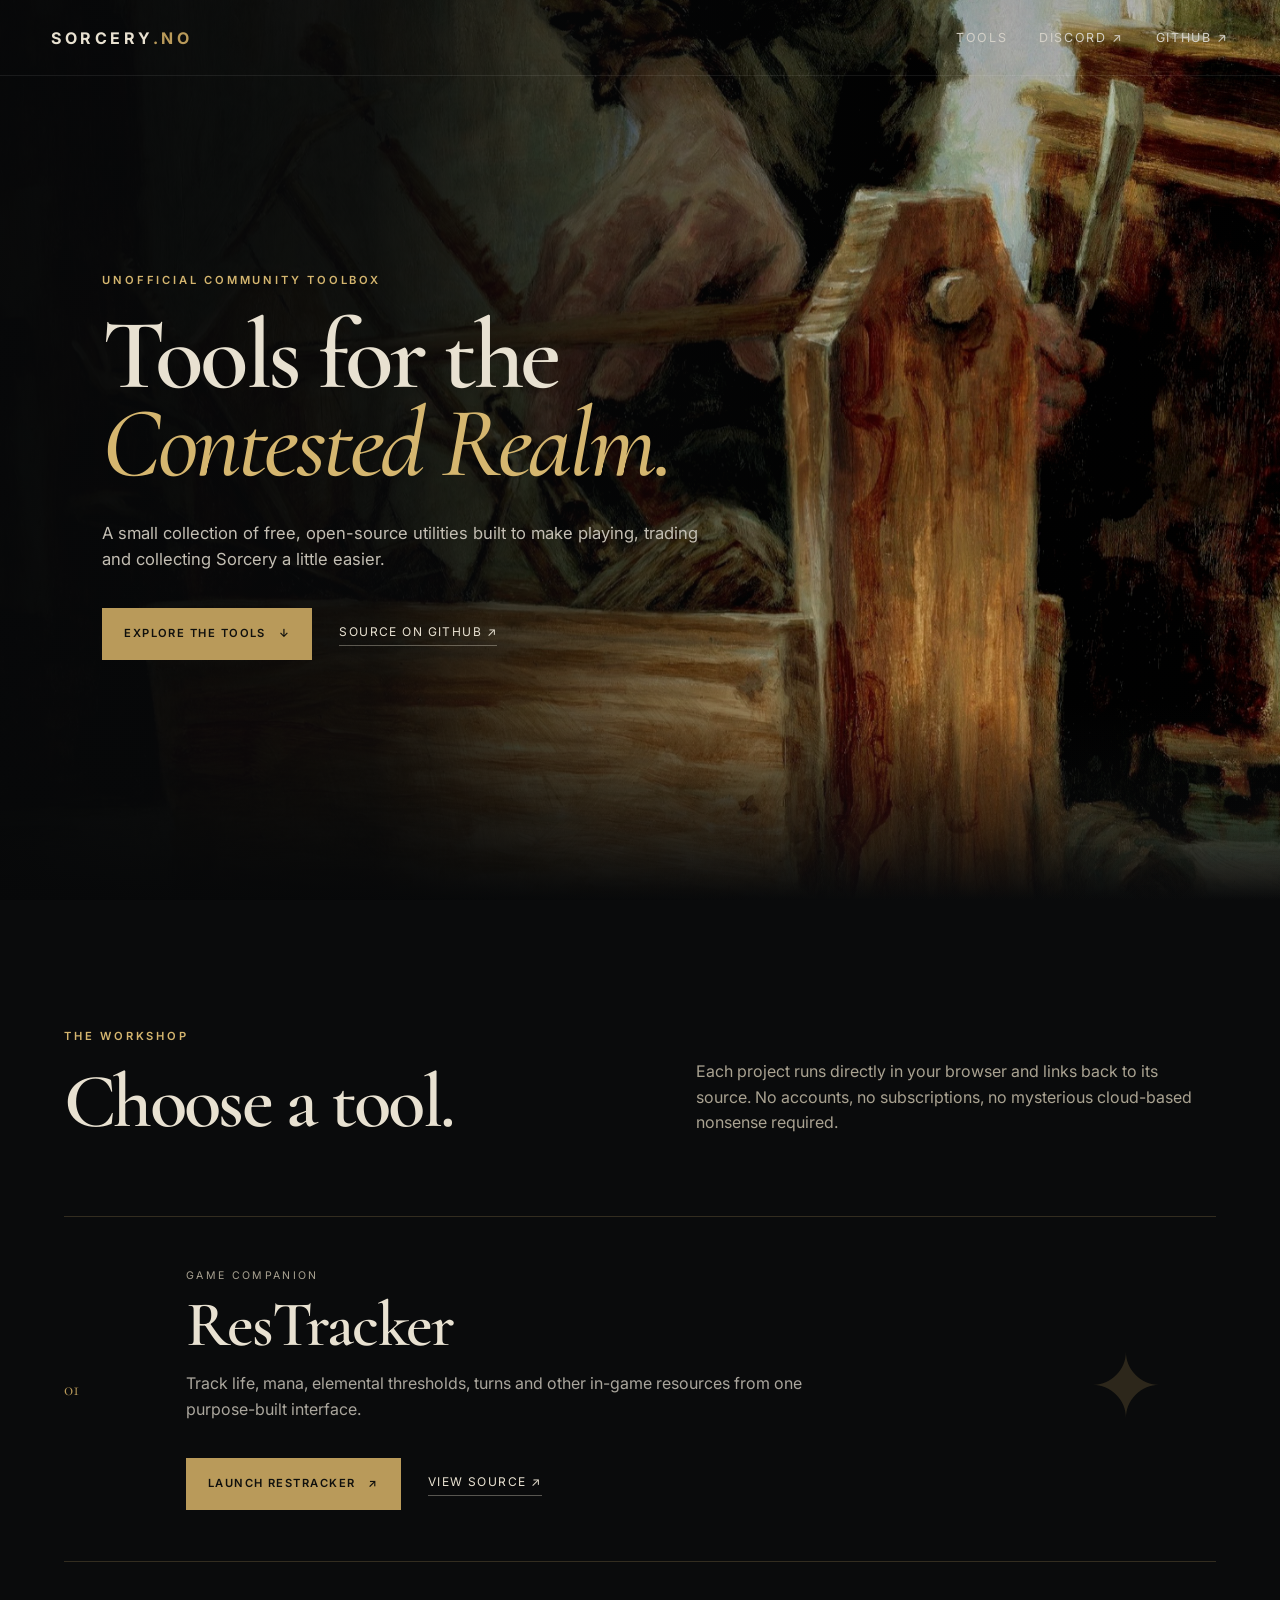
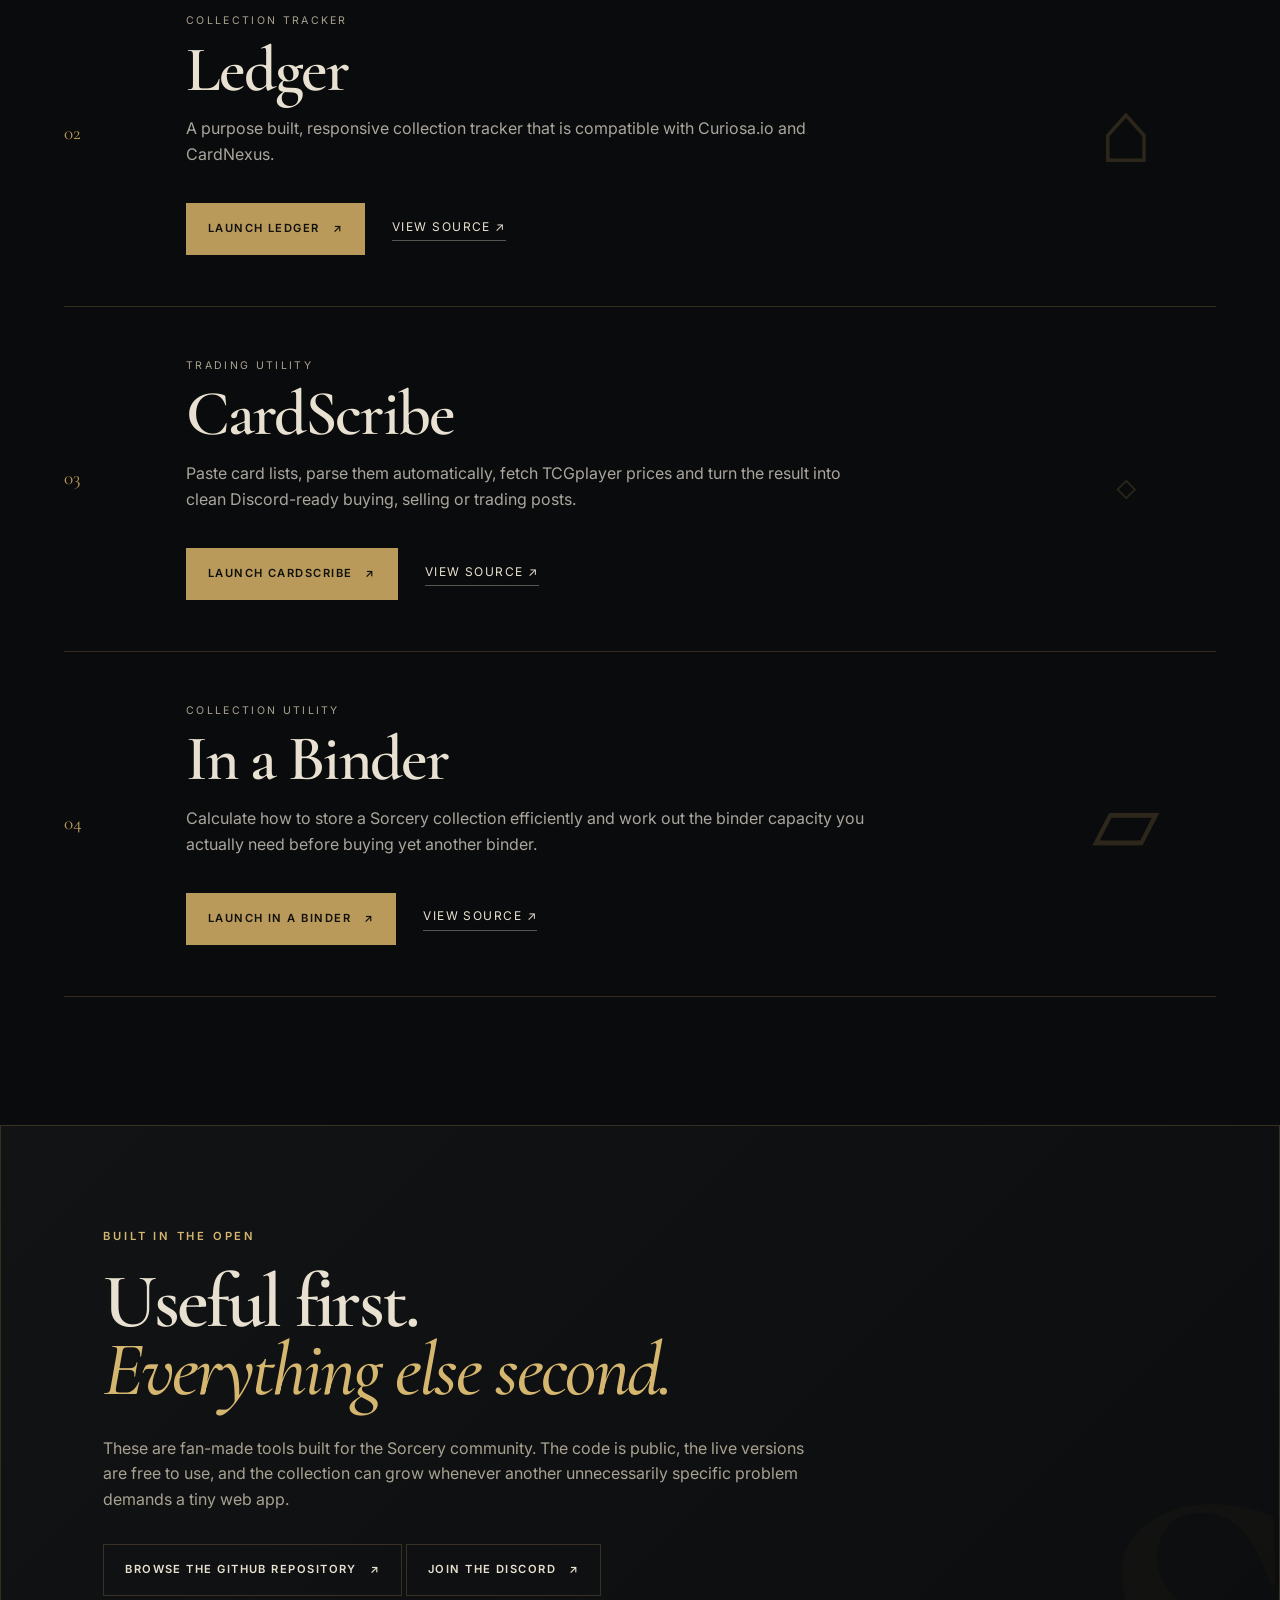
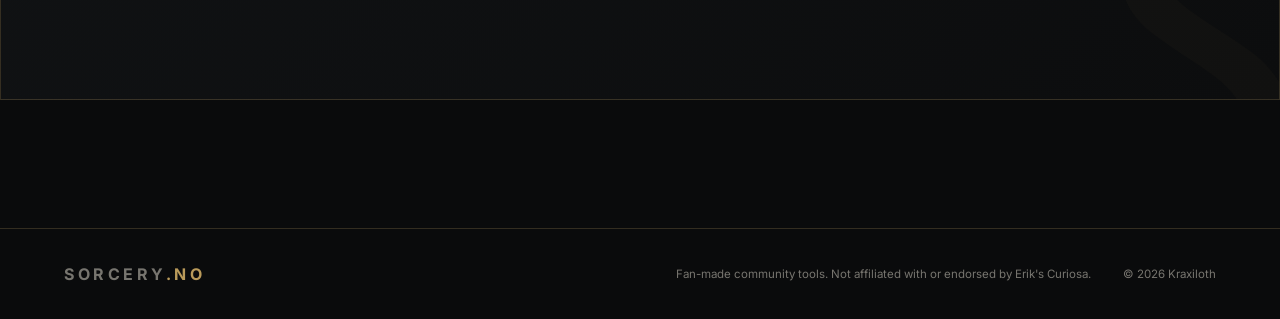
==== index.html @ 5ab98ee5 "Update index.html - Added secondary Discord link near "Built in the open"." ====
<!DOCTYPE html>
<html lang="en">
<head>
  <meta charset="UTF-8">
  <meta name="viewport" content="width=device-width, initial-scale=1.0">
  <meta name="description" content="Open-source tools and utilities for Sorcery: Contested Realm players and collectors.">
  <meta name="theme-color" content="#0b0c0d">
  <title>sorcery.no | Community Tools for Sorcery: Contested Realm</title>
  <link rel="preconnect" href="https://fonts.googleapis.com">
  <link rel="preconnect" href="https://fonts.gstatic.com" crossorigin>
  <link href="https://fonts.googleapis.com/css2?family=Cormorant+Garamond:wght@500;600;700&family=Inter:wght@400;500;600&display=swap" rel="stylesheet">
  <link rel="stylesheet" href="styles.css">
</head>
<body>
  <header class="site-header">
    <a class="brand" href="#top" aria-label="sorcery.no home">SORCERY<span>.NO</span></a>
    <nav aria-label="Main navigation">
      <a href="#tools">Tools</a>
      <a href="https://discord.gg/JXsKMAVe7p" target="_blank" rel="noopener noreferrer">Discord <span aria-hidden="true">↗</span></a>
      <a href="https://github.com/Kraxiloth/Sorcery" target="_blank" rel="noopener">GitHub <span aria-hidden="true">↗</span></a>
    </nav>
  </header>

  <main id="top">
    <section class="hero" aria-labelledby="hero-title">
      <div class="hero-art" aria-hidden="true"></div>
      <div class="hero-shade" aria-hidden="true"></div>
      <div class="hero-content">
        <p class="eyebrow">UNOFFICIAL COMMUNITY TOOLBOX</p>
        <h1 id="hero-title">Tools for the<br><em>Contested Realm.</em></h1>
        <p class="intro">A small collection of free, open-source utilities built to make playing, trading and collecting Sorcery a little easier.</p>
        <div class="hero-actions">
          <a class="button primary" href="#tools">Explore the tools <span aria-hidden="true">↓</span></a>
          <a class="text-link" href="https://github.com/Kraxiloth/Sorcery" target="_blank" rel="noopener">Source on GitHub <span aria-hidden="true">↗</span></a>
        </div>
      </div>
    </section>

    <section class="tools" id="tools" aria-labelledby="tools-title">
      <div class="section-heading reveal">
        <div>
          <p class="eyebrow">THE WORKSHOP</p>
          <h2 id="tools-title">Choose a tool.</h2>
        </div>
        <p>Each project runs directly in your browser and links back to its source. No accounts, no subscriptions, no mysterious cloud-based nonsense required.</p>
      </div>

      <div class="tool-list">
        <article class="tool reveal">
          <div class="tool-number">01</div>
          <div class="tool-main">
            <p class="tool-type">GAME COMPANION</p>
            <h3>ResTracker</h3>
            <p>Track life, mana, elemental thresholds, turns and other in-game resources from one purpose-built interface.</p>
            <div class="tool-actions">
              <a class="button primary" href="https://counter.sorcery.no/">Launch ResTracker <span aria-hidden="true">↗</span></a>
              <a class="text-link" href="https://github.com/Kraxiloth/ResTracker" target="_blank" rel="noopener">View source <span aria-hidden="true">↗</span></a>
            </div>
          </div>
          <div class="tool-glyph" aria-hidden="true">✦</div>
        </article>

        <article class="tool reveal">
          <div class="tool-number">02</div>
          <div class="tool-main">
            <p class="tool-type">COLLECTION TRACKER</p>
            <h3>Ledger</h3>
            <p>A purpose built, responsive collection tracker that is compatible with Curiosa.io and CardNexus.</p>
            <div class="tool-actions">
              <a class="button primary" href="https://ledger.sorcery.no/">Launch Ledger <span aria-hidden="true">↗</span></a>
              <a class="text-link" href="https://github.com/Kraxiloth/Ledger" target="_blank" rel="noopener">View source <span aria-hidden="true">↗</span></a>
            </div>
          </div>
          <div class="tool-glyph" aria-hidden="true">⌂</div>
        </article>

        <article class="tool reveal">
          <div class="tool-number">03</div>
          <div class="tool-main">
            <p class="tool-type">TRADING UTILITY</p>
            <h3>CardScribe</h3>
            <p>Paste card lists, parse them automatically, fetch TCGplayer prices and turn the result into clean Discord-ready buying, selling or trading posts.</p>
            <div class="tool-actions">
              <a class="button primary" href="https://cardscribe.sorcery.no">Launch CardScribe <span aria-hidden="true">↗</span></a>
              <a class="text-link" href="https://github.com/Kraxiloth/CardScribe" target="_blank" rel="noopener">View source <span aria-hidden="true">↗</span></a>
            </div>
          </div>
          <div class="tool-glyph" aria-hidden="true">◇</div>
        </article>

        <article class="tool reveal">
          <div class="tool-number">04</div>
          <div class="tool-main">
            <p class="tool-type">COLLECTION UTILITY</p>
            <h3>In a Binder</h3>
            <p>Calculate how to store a Sorcery collection efficiently and work out the binder capacity you actually need before buying yet another binder.</p>
            <div class="tool-actions">
              <a class="button primary" href="https://binder.sorcery.no">Launch In a Binder <span aria-hidden="true">↗</span></a>
              <a class="text-link" href="https://github.com/Kraxiloth/In-a-Binder" target="_blank" rel="noopener">View source <span aria-hidden="true">↗</span></a>
            </div>
          </div>
          <div class="tool-glyph" aria-hidden="true">▱</div>
        </article>
      </div>
    </section>

    <section class="open-source reveal">
      <p class="eyebrow">BUILT IN THE OPEN</p>
      <h2>Useful first.<br><em>Everything else second.</em></h2>
      <p>These are fan-made tools built for the Sorcery community. The code is public, the live versions are free to use, and the collection can grow whenever another unnecessarily specific problem demands a tiny web app.</p>
      <div class="open-source-actions">
        <a class="button outline" href="https://github.com/Kraxiloth/Sorcery" target="_blank" rel="noopener">Browse the GitHub repository <span aria-hidden="true">↗</span></a>
        <a class="button outline" href="https://discord.gg/JXsKMAVe7p" target="_blank" rel="noopener noreferrer">Join the Discord <span aria-hidden="true">↗</span></a>
      </div>
    </section>
  </main>

  <footer>
    <div class="footer-brand">SORCERY<span>.NO</span></div>
    <p>Fan-made community tools. Not affiliated with or endorsed by Erik's Curiosa.</p>
    <p>© <span id="year">2026</span> Kraxiloth</p>
  </footer>

  <script src="script.js"></script>
</body>
</html>
---- styles.css ----
:root {
  --ink:#0a0b0c; --ink-2:#101214; --paper:#e8e1d1; --muted:#a9a291;
  --gold:#b99a5a; --gold-bright:#d5b66f; --blue:#6aa4d8; --line:rgba(213,182,111,.2);
  --display:'Cormorant Garamond', Georgia, serif; --body:'Inter',system-ui,sans-serif;
}
*{box-sizing:border-box;margin:0;padding:0} html{scroll-behavior:smooth} body{background:var(--ink);color:var(--paper);font-family:var(--body);line-height:1.6;overflow-x:hidden} a{color:inherit}.site-header{height:76px;padding:0 clamp(1.25rem,4vw,4.5rem);display:flex;align-items:center;justify-content:space-between;position:absolute;z-index:20;width:100%;border-bottom:1px solid rgba(255,255,255,.08)}.brand,.footer-brand{font:700 1rem var(--body);letter-spacing:.22em;text-decoration:none}.brand span,.footer-brand span{color:var(--gold)}nav{display:flex;gap:2rem}nav a{font-size:.78rem;text-decoration:none;text-transform:uppercase;letter-spacing:.13em;color:#d4d0c7;transition:.2s}nav a:hover{color:#fff}.hero{min-height:100svh;position:relative;display:grid;grid-template-columns:minmax(0,1fr) minmax(360px,.72fr);align-items:center;overflow:hidden}.hero-art{position:absolute;inset:0;background-image:url('toolbox-full-art.jpg');background-position:68% 44%;background-size:cover;filter:saturate(.82) contrast(1.05);transform:scale(1.015)}.hero-shade{position:absolute;inset:0;background:linear-gradient(90deg,rgba(7,8,9,.98) 0%,rgba(7,8,9,.92) 29%,rgba(7,8,9,.58) 49%,rgba(7,8,9,.18) 72%,rgba(7,8,9,.08) 100%),linear-gradient(0deg,var(--ink) 0%,transparent 22%,rgba(0,0,0,.16) 100%)}.hero-content{position:relative;z-index:2;padding:9rem 4rem 7rem clamp(1.5rem,8vw,10rem);max-width:820px;grid-column:1 / -1}.eyebrow{color:var(--gold-bright);font-size:.7rem;font-weight:600;letter-spacing:.25em;margin-bottom:1.4rem}.hero h1,.section-heading h2,.open-source h2{font-family:var(--display);font-weight:600;line-height:.88;letter-spacing:-.035em}.hero h1{font-size:clamp(4rem,7.8vw,8.4rem)}em{font-weight:500;color:var(--gold-bright)}.intro{max-width:610px;color:#c3beb3;font-size:clamp(1rem,1.3vw,1.2rem);margin-top:2rem}.hero-actions,.tool-actions{display:flex;align-items:center;gap:1.7rem;flex-wrap:wrap;margin-top:2.2rem}.button{display:inline-flex;align-items:center;gap:.8rem;text-decoration:none;text-transform:uppercase;font-size:.7rem;font-weight:600;letter-spacing:.13em;padding:1rem 1.3rem;border:1px solid transparent;transition:.25s}.button.primary{background:var(--gold);color:#10100d}.button.primary:hover{background:var(--gold-bright);transform:translateY(-2px)}.text-link{font-size:.75rem;text-decoration:none;text-transform:uppercase;letter-spacing:.12em;border-bottom:1px solid rgba(232,225,209,.35);padding-bottom:.25rem}.text-link:hover{border-color:var(--gold-bright);color:var(--gold-bright)}.tools{max-width:1380px;margin:auto;padding:clamp(6rem,10vw,10rem) clamp(1.5rem,5vw,5rem)}.section-heading{display:grid;grid-template-columns:1fr minmax(300px,520px);gap:4rem;align-items:end;margin-bottom:5rem}.section-heading h2{font-size:clamp(3.5rem,6vw,6.5rem)}.section-heading>p{color:var(--muted);max-width:500px}.tool-list{border-top:1px solid var(--line)}.tool{min-height:330px;display:grid;grid-template-columns:90px 1fr 180px;gap:2rem;align-items:center;border-bottom:1px solid var(--line);padding:3.2rem 0;position:relative;transition:.3s}.tool:hover{background:linear-gradient(90deg,transparent,rgba(185,154,90,.035),transparent)}.tool-number{font-family:var(--display);font-size:1.2rem;color:var(--gold)}.tool-type{font-size:.66rem;letter-spacing:.22em;color:var(--muted);margin-bottom:.6rem}.tool h3{font:600 clamp(3rem,5vw,5.5rem)/.95 var(--display);letter-spacing:-.03em;margin-bottom:1rem}.tool-main>p:not(.tool-type){color:#aaa69d;max-width:680px}.tool-glyph{font:400 5.5rem var(--display);color:rgba(185,154,90,.2);justify-self:center;transition:.35s}.tool:hover .tool-glyph{color:rgba(213,182,111,.5);transform:scale(1.08) rotate(4deg)}.open-source{max-width:1380px;margin:0 auto 8rem;padding:clamp(5rem,8vw,8rem);border:1px solid var(--line);background:linear-gradient(135deg,#111315,#0c0d0e);position:relative;overflow:hidden}.open-source:after{content:'S';position:absolute;right:-2rem;bottom:-8rem;font:600 28rem/.8 var(--display);color:rgba(185,154,90,.025);pointer-events:none}.open-source h2{font-size:clamp(3.4rem,6vw,6.7rem);max-width:900px}.open-source>p:not(.eyebrow){color:var(--muted);max-width:720px;margin:2rem 0}.button.outline{border-color:var(--line);position:relative;z-index:2}.button.outline:hover{border-color:var(--gold);color:var(--gold-bright)}footer{border-top:1px solid var(--line);padding:2.2rem clamp(1.5rem,5vw,5rem);display:grid;grid-template-columns:1fr auto auto;gap:2rem;align-items:center;color:#77756f;font-size:.72rem}.reveal{opacity:0;transform:translateY(22px);transition:opacity .7s ease,transform .7s ease}.reveal.visible{opacity:1;transform:none}
@media(max-width:850px){.hero{grid-template-columns:1fr;min-height:820px}.hero-art{background-position:64% center}.hero-content{padding:9rem 1.5rem 8rem}.hero-shade{background:linear-gradient(90deg,rgba(7,8,9,.94),rgba(7,8,9,.72) 62%,rgba(7,8,9,.32)),linear-gradient(0deg,var(--ink) 0%,transparent 28%,rgba(0,0,0,.2) 100%)}.section-heading{grid-template-columns:1fr;gap:1.5rem}.tool{grid-template-columns:45px 1fr}.tool-glyph{display:none}.open-source{margin-inline:1.5rem;padding:4rem 1.5rem}footer{grid-template-columns:1fr;text-align:center;justify-items:center}nav{gap:1rem}}
@media(max-width:520px){.site-header{height:66px}.brand{font-size:.85rem}nav a{font-size:.65rem}.hero h1{font-size:3.6rem}.hero-content{padding-top:8rem}.tool{grid-template-columns:1fr;gap:.7rem}.tool-number{font-size:.85rem}.tool h3{font-size:3.2rem}.tool-actions{align-items:flex-start;flex-direction:column;gap:1.2rem}.section-heading h2,.open-source h2{font-size:3.3rem}}
@media(prefers-reduced-motion:reduce){html{scroll-behavior:auto}.reveal{opacity:1;transform:none;transition:none}.button,.tool-glyph{transition:none}}
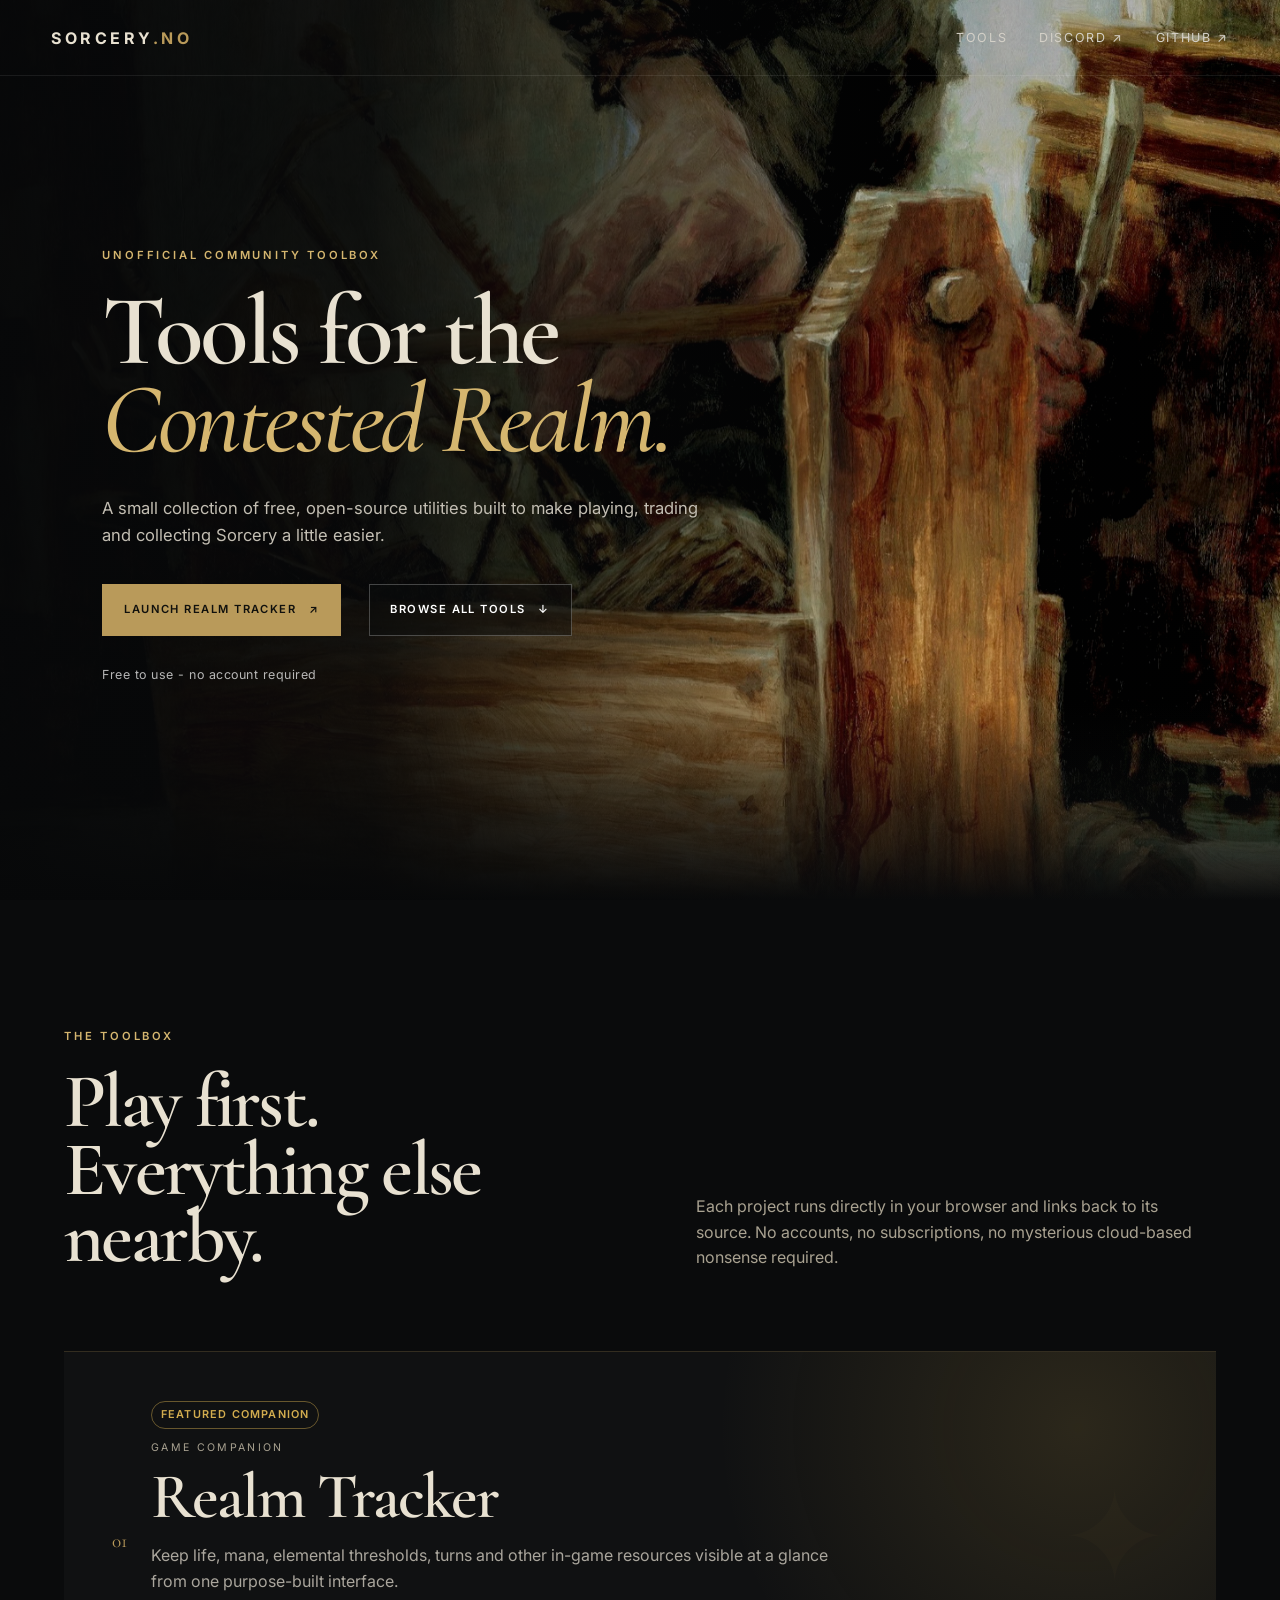
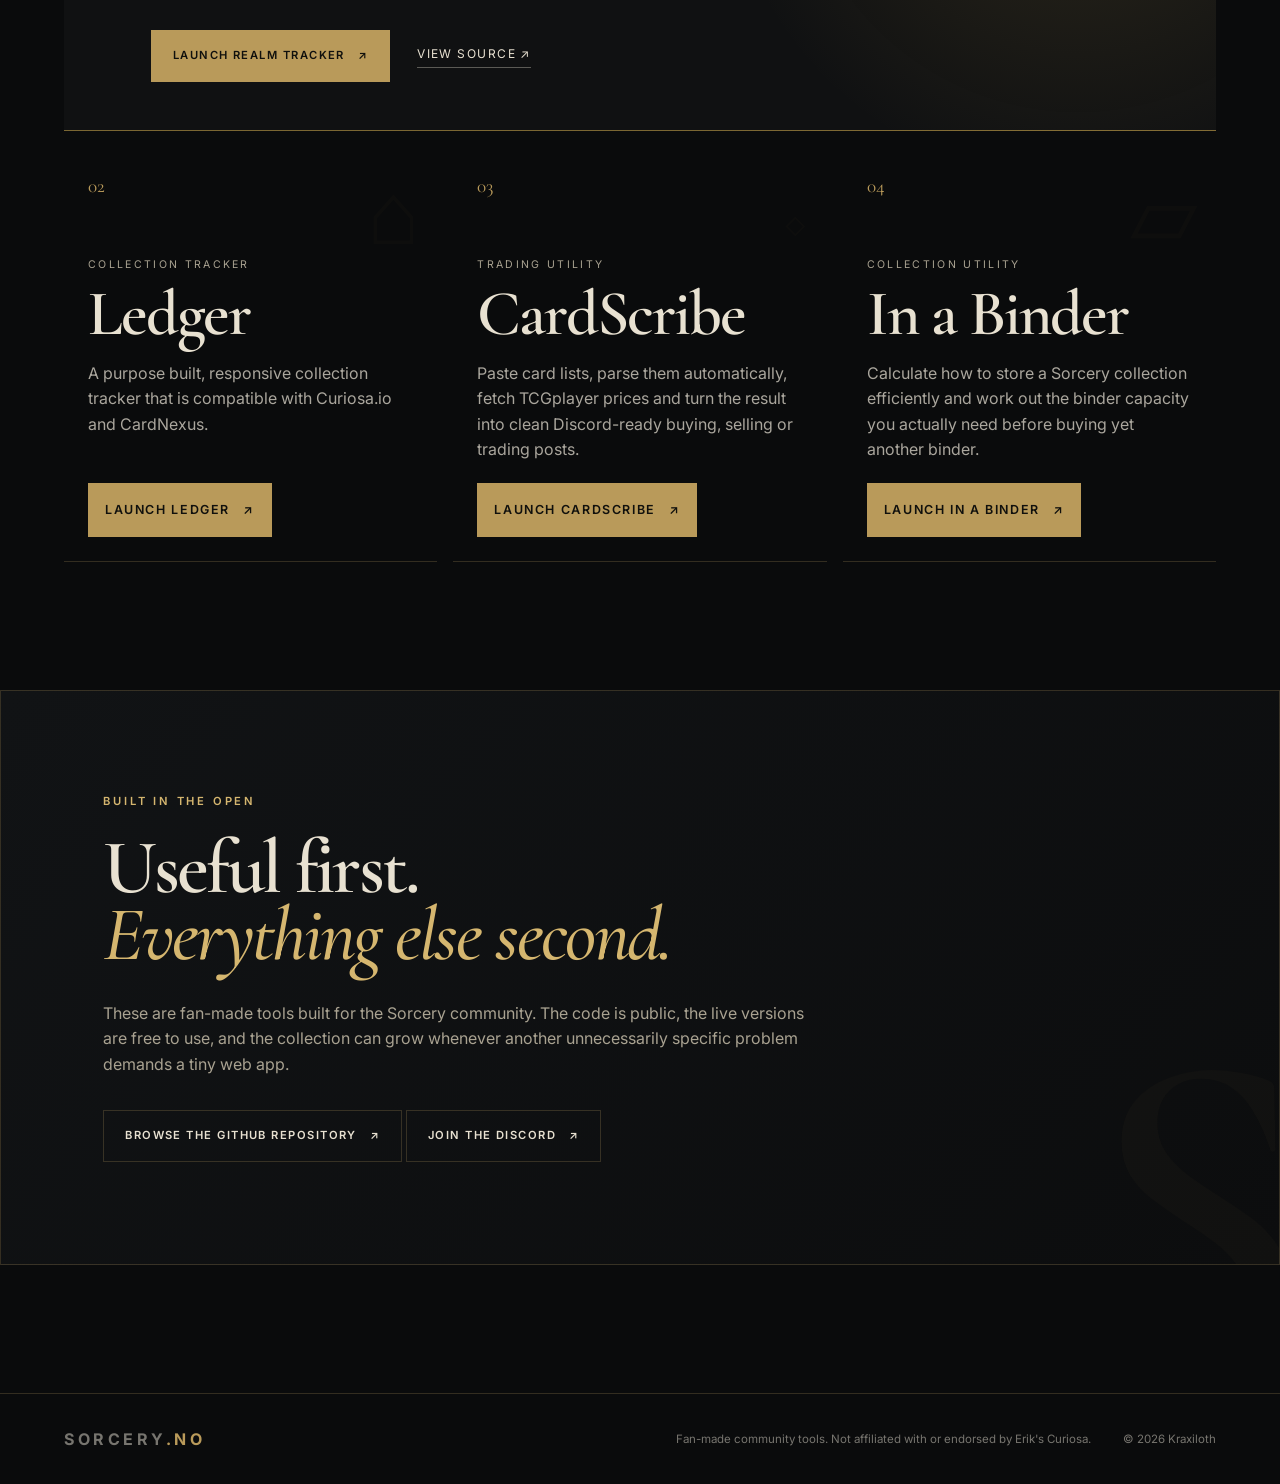
==== commit b1d6d28d: "Update index.html - Renamed ResTracker to Realm Tracker - Direct Launch Realm Tracker button - Con" ====
--- a/index.html
+++ b/index.html
@@ -10,6 +10,136 @@
   <link rel="preconnect" href="https://fonts.gstatic.com" crossorigin>
   <link href="https://fonts.googleapis.com/css2?family=Cormorant+Garamond:wght@500;600;700&family=Inter:wght@400;500;600&display=swap" rel="stylesheet">
   <link rel="stylesheet" href="styles.css">
+  <style>
+    /* Homepage hierarchy: Realm Tracker first, supporting tools second. */
+    .hero-actions { flex-wrap: wrap; }
+    .hero-actions .button.primary { min-width: 13.5rem; }
+    .hero-actions .button.secondary-action {
+      background: rgba(11, 12, 13, .52);
+      border: 1px solid rgba(255, 255, 255, .24);
+      color: #fff;
+    }
+    .hero-actions .button.secondary-action:hover,
+    .hero-actions .button.secondary-action:focus-visible {
+      border-color: rgba(255, 255, 255, .55);
+      background: rgba(11, 12, 13, .72);
+    }
+    .hero-note {
+      width: 100%;
+      margin: .1rem 0 0;
+      color: rgba(255, 255, 255, .7);
+      font-size: .78rem;
+      letter-spacing: .04em;
+    }
+
+    .tools { scroll-margin-top: 5rem; }
+    .tools .section-heading { align-items: end; }
+    .tool-list {
+      display: grid;
+      grid-template-columns: repeat(3, minmax(0, 1fr));
+      gap: 1rem;
+    }
+    .tool-list .tool {
+      position: relative;
+      display: flex;
+      min-width: 0;
+      padding: 1.5rem;
+      overflow: hidden;
+    }
+    .tool-list .tool:not(.tool-featured) {
+      flex-direction: column;
+      align-items: flex-start;
+      min-height: 19rem;
+    }
+    .tool-featured {
+      grid-column: 1 / -1;
+      align-items: center;
+      gap: 1.5rem;
+      padding: clamp(1.5rem, 4vw, 3rem) !important;
+      border-color: rgba(211, 173, 79, .55);
+      background:
+        radial-gradient(circle at 88% 20%, rgba(211, 173, 79, .14), transparent 34%),
+        rgba(255, 255, 255, .025);
+    }
+    .tool-featured .tool-main { max-width: 46rem; }
+    .tool-featured .tool-glyph {
+      margin-left: auto;
+      font-size: clamp(4rem, 10vw, 8rem);
+      opacity: .14;
+    }
+    .tool-badge {
+      display: inline-flex;
+      margin: 0 0 .7rem;
+      padding: .28rem .55rem;
+      border: 1px solid rgba(211, 173, 79, .45);
+      border-radius: 999px;
+      color: #d3ad4f;
+      font-size: .68rem;
+      font-weight: 600;
+      letter-spacing: .11em;
+    }
+    .tool-list .tool:not(.tool-featured) .tool-number { margin-bottom: 1.5rem; }
+    .tool-list .tool:not(.tool-featured) .tool-main {
+      display: flex;
+      flex: 1;
+      flex-direction: column;
+    }
+    .tool-list .tool:not(.tool-featured) .tool-main > p:not(.tool-type) { flex: 1; }
+    .tool-list .tool:not(.tool-featured) .tool-actions { margin-top: 1.25rem; }
+    .tool-list .tool:not(.tool-featured) .button {
+      padding-inline: 1rem;
+      font-size: .78rem;
+    }
+    .tool-list .tool:not(.tool-featured) .tool-glyph {
+      position: absolute;
+      top: 1rem;
+      right: 1.1rem;
+      opacity: .12;
+    }
+
+    @media (max-width: 820px) {
+      .tool-list { grid-template-columns: 1fr; }
+      .tool-list .tool:not(.tool-featured) {
+        min-height: auto;
+        padding: 1.25rem;
+      }
+      .tool-featured { align-items: flex-start; }
+      .tool-featured .tool-glyph { display: none; }
+      .tool-list .tool:not(.tool-featured) .tool-main > p:not(.tool-type) { flex: initial; }
+    }
+
+    @media (max-width: 600px) {
+      .site-header nav a:first-child { display: none; }
+      .hero-content { padding-bottom: 2rem; }
+      .hero-actions {
+        display: grid;
+        grid-template-columns: 1fr;
+        width: 100%;
+      }
+      .hero-actions .button,
+      .hero-actions .text-link {
+        width: 100%;
+        justify-content: center;
+        text-align: center;
+      }
+      .hero-note { text-align: center; }
+      .tools { padding-top: 4rem; }
+      .tools .section-heading { display: block; }
+      .tool-featured,
+      .tool-list .tool:not(.tool-featured) { padding: 1.25rem !important; }
+      .tool-actions {
+        display: grid;
+        grid-template-columns: 1fr;
+        width: 100%;
+      }
+      .tool-actions .button,
+      .tool-actions .text-link {
+        width: 100%;
+        justify-content: center;
+        text-align: center;
+      }
+    }
+  </style>
 </head>
 <body>
   <header class="site-header">
@@ -30,8 +160,9 @@
         <h1 id="hero-title">Tools for the<br><em>Contested Realm.</em></h1>
         <p class="intro">A small collection of free, open-source utilities built to make playing, trading and collecting Sorcery a little easier.</p>
         <div class="hero-actions">
-          <a class="button primary" href="#tools">Explore the tools <span aria-hidden="true">↓</span></a>
-          <a class="text-link" href="https://github.com/Kraxiloth/Sorcery" target="_blank" rel="noopener">Source on GitHub <span aria-hidden="true">↗</span></a>
+          <a class="button primary" href="https://counter.sorcery.no/">Launch Realm Tracker <span aria-hidden="true">↗</span></a>
+          <a class="button secondary-action" href="#tools">Browse all tools <span aria-hidden="true">↓</span></a>
+          <p class="hero-note">Free to use - no account required</p>
         </div>
       </div>
     </section>
@@ -39,64 +170,62 @@
     <section class="tools" id="tools" aria-labelledby="tools-title">
       <div class="section-heading reveal">
         <div>
-          <p class="eyebrow">THE WORKSHOP</p>
-          <h2 id="tools-title">Choose a tool.</h2>
+          <p class="eyebrow">THE TOOLBOX</p>
+          <h2 id="tools-title">Play first. Everything else nearby.</h2>
         </div>
         <p>Each project runs directly in your browser and links back to its source. No accounts, no subscriptions, no mysterious cloud-based nonsense required.</p>
       </div>
 
       <div class="tool-list">
+        <article class="tool tool-featured reveal">
+          <div class="tool-number">01</div>
+          <div class="tool-main">
+            <span class="tool-badge">FEATURED COMPANION</span>
+            <p class="tool-type">GAME COMPANION</p>
+            <h3>Realm Tracker</h3>
+            <p>Keep life, mana, elemental thresholds, turns and other in-game resources visible at a glance from one purpose-built interface.</p>
+            <div class="tool-actions">
+              <a class="button primary" href="https://counter.sorcery.no/">Launch Realm Tracker <span aria-hidden="true">↗</span></a>
+              <a class="text-link" href="https://github.com/Kraxiloth/ResTracker" target="_blank" rel="noopener">View source <span aria-hidden="true">↗</span></a>
+            </div>
+          </div>
+          <div class="tool-glyph" aria-hidden="true">✦</div>
+        </article>
+
         <article class="tool reveal">
-          <div class="tool-number">01</div>
-          <div class="tool-main">
-            <p class="tool-type">GAME COMPANION</p>
-            <h3>ResTracker</h3>
-            <p>Track life, mana, elemental thresholds, turns and other in-game resources from one purpose-built interface.</p>
-            <div class="tool-actions">
-              <a class="button primary" href="https://counter.sorcery.no/">Launch ResTracker <span aria-hidden="true">↗</span></a>
-              <a class="text-link" href="https://github.com/Kraxiloth/ResTracker" target="_blank" rel="noopener">View source <span aria-hidden="true">↗</span></a>
-            </div>
-          </div>
-          <div class="tool-glyph" aria-hidden="true">✦</div>
-        </article>
-
-        <article class="tool reveal">
-          <div class="tool-number">02</div>
+          <div class="tool-number" aria-hidden="true">02</div>
           <div class="tool-main">
             <p class="tool-type">COLLECTION TRACKER</p>
             <h3>Ledger</h3>
             <p>A purpose built, responsive collection tracker that is compatible with Curiosa.io and CardNexus.</p>
             <div class="tool-actions">
               <a class="button primary" href="https://ledger.sorcery.no/">Launch Ledger <span aria-hidden="true">↗</span></a>
-              <a class="text-link" href="https://github.com/Kraxiloth/Ledger" target="_blank" rel="noopener">View source <span aria-hidden="true">↗</span></a>
             </div>
           </div>
           <div class="tool-glyph" aria-hidden="true">⌂</div>
         </article>
 
         <article class="tool reveal">
-          <div class="tool-number">03</div>
+          <div class="tool-number" aria-hidden="true">03</div>
           <div class="tool-main">
             <p class="tool-type">TRADING UTILITY</p>
             <h3>CardScribe</h3>
             <p>Paste card lists, parse them automatically, fetch TCGplayer prices and turn the result into clean Discord-ready buying, selling or trading posts.</p>
             <div class="tool-actions">
               <a class="button primary" href="https://cardscribe.sorcery.no">Launch CardScribe <span aria-hidden="true">↗</span></a>
-              <a class="text-link" href="https://github.com/Kraxiloth/CardScribe" target="_blank" rel="noopener">View source <span aria-hidden="true">↗</span></a>
             </div>
           </div>
           <div class="tool-glyph" aria-hidden="true">◇</div>
         </article>
 
         <article class="tool reveal">
-          <div class="tool-number">04</div>
+          <div class="tool-number" aria-hidden="true">04</div>
           <div class="tool-main">
             <p class="tool-type">COLLECTION UTILITY</p>
             <h3>In a Binder</h3>
             <p>Calculate how to store a Sorcery collection efficiently and work out the binder capacity you actually need before buying yet another binder.</p>
             <div class="tool-actions">
               <a class="button primary" href="https://binder.sorcery.no">Launch In a Binder <span aria-hidden="true">↗</span></a>
-              <a class="text-link" href="https://github.com/Kraxiloth/In-a-Binder" target="_blank" rel="noopener">View source <span aria-hidden="true">↗</span></a>
             </div>
           </div>
           <div class="tool-glyph" aria-hidden="true">▱</div>
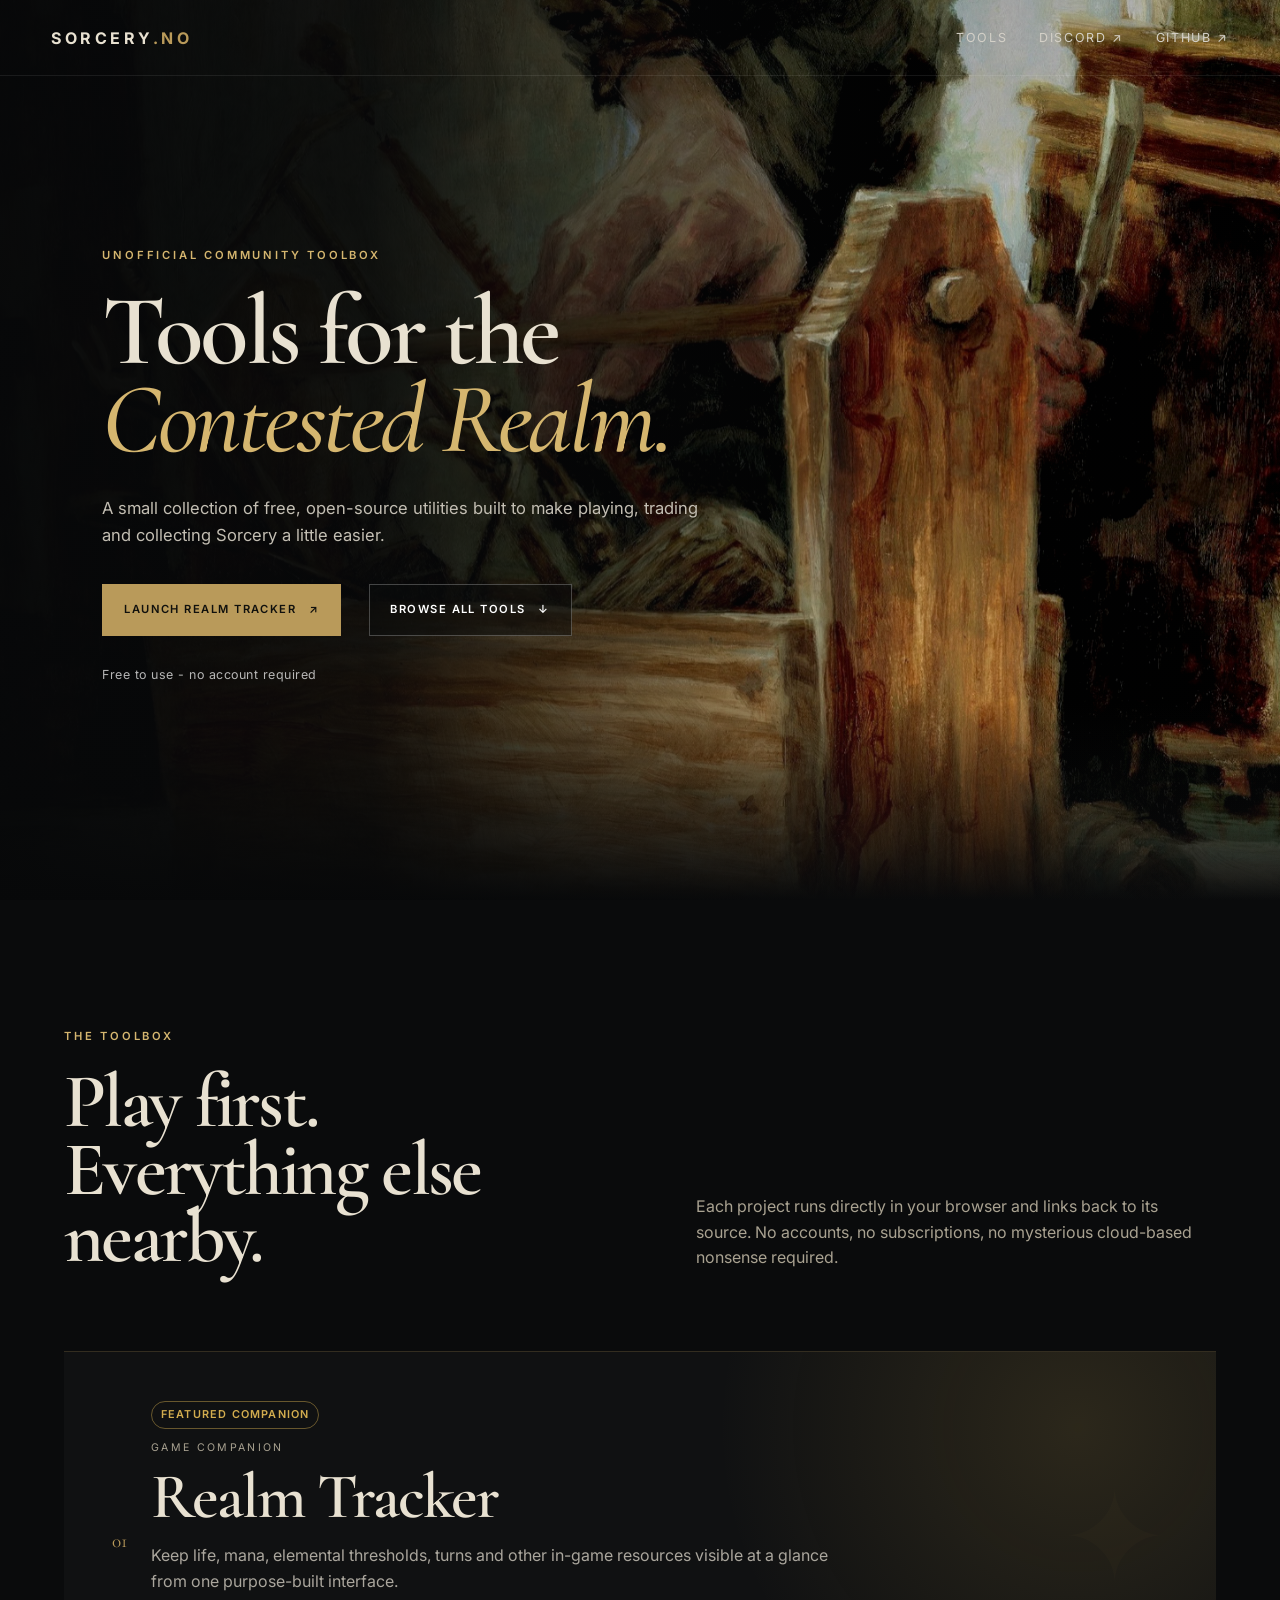
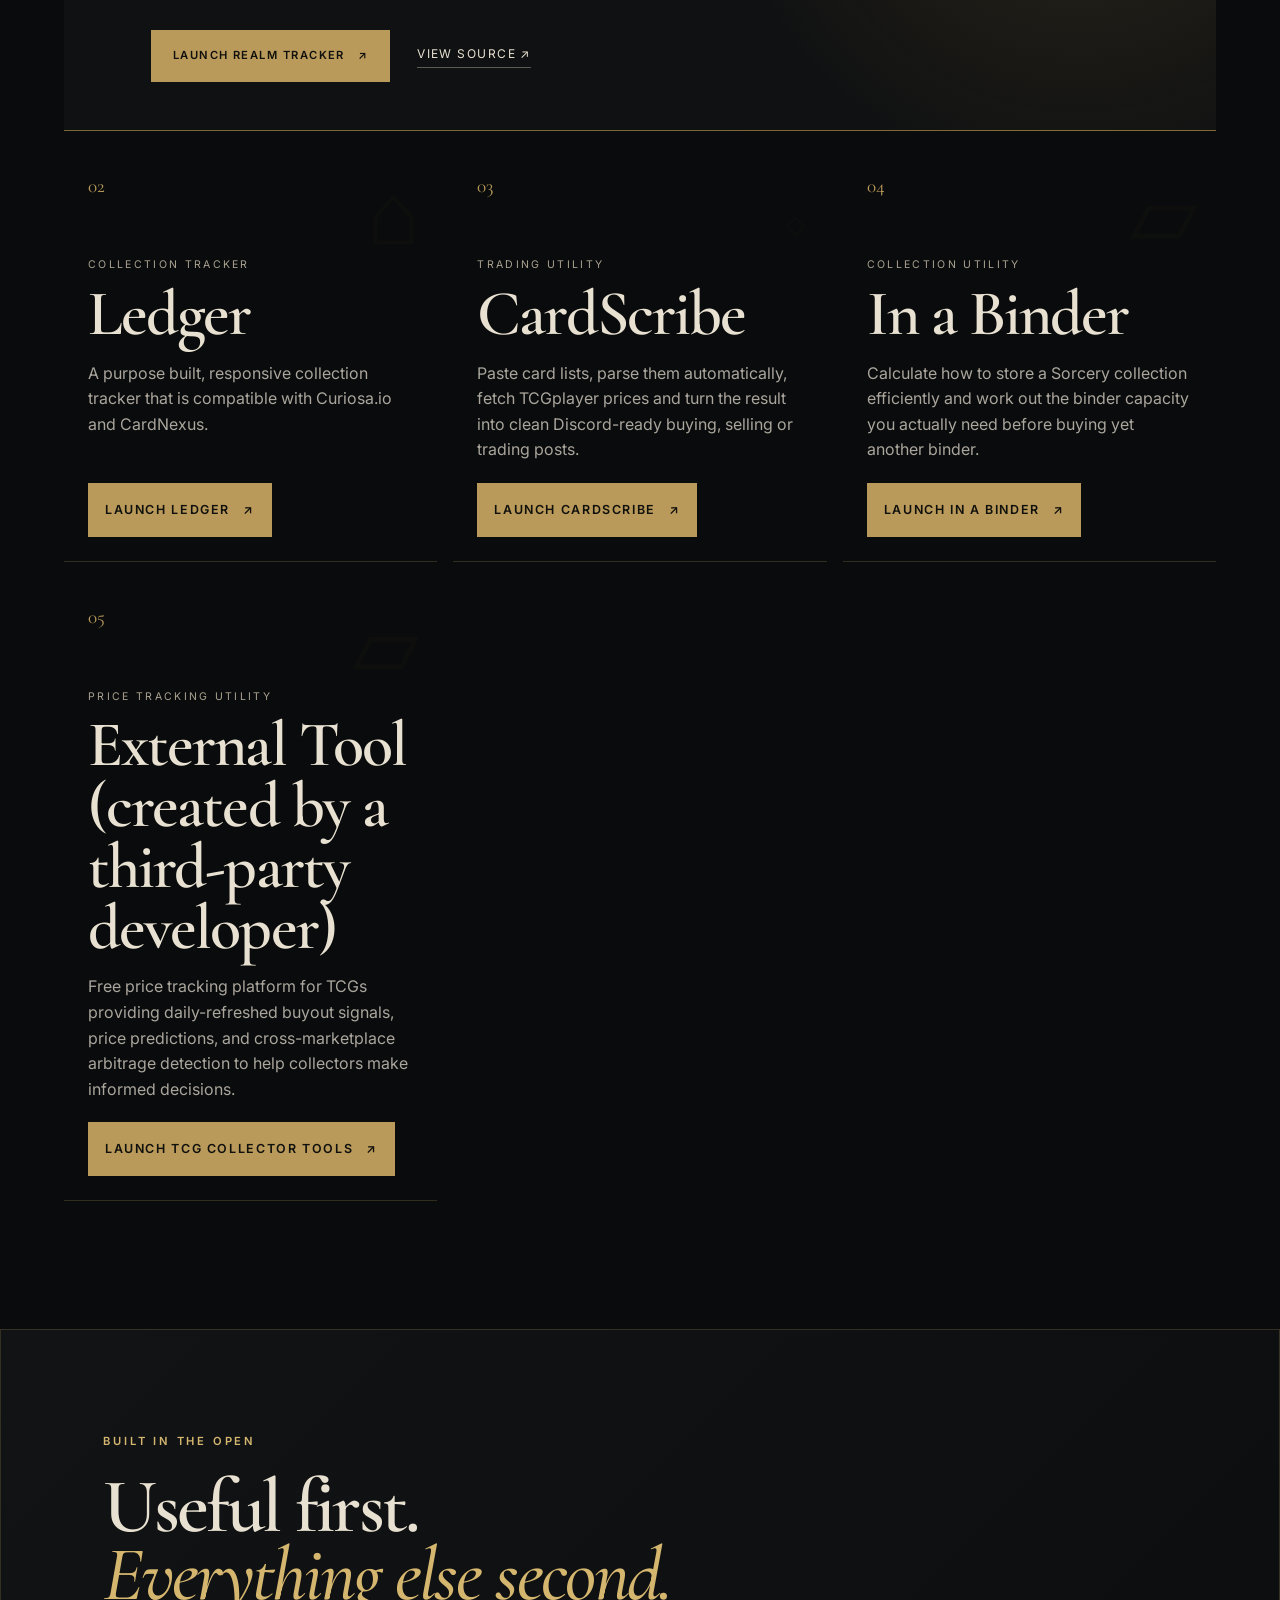
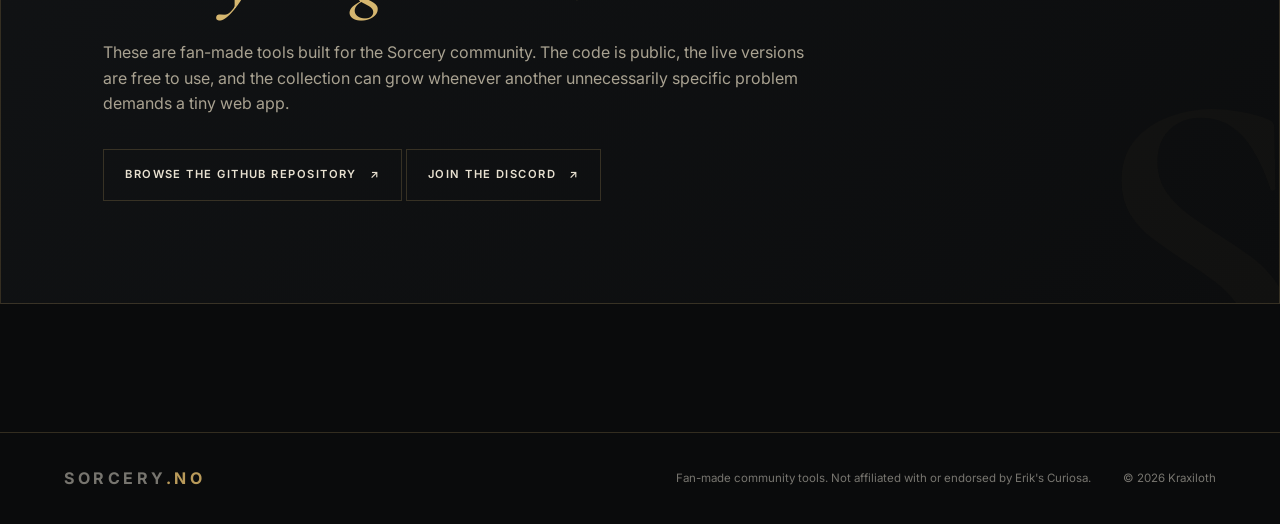
==== commit 19231ac8: "Update index.html - Added TCG Collector Tools link." ====
--- a/index.html
+++ b/index.html
@@ -230,6 +230,19 @@
           </div>
           <div class="tool-glyph" aria-hidden="true">▱</div>
         </article>
+
+        <article class="tool reveal">
+          <div class="tool-number" aria-hidden="true">05</div>
+          <div class="tool-main">
+            <p class="tool-type">PRICE TRACKING UTILITY</p>
+            <h3>External Tool (created by a third-party developer)</h3>
+            <p>Free price tracking platform for TCGs providing daily-refreshed buyout signals, price predictions, and cross-marketplace arbitrage detection to help collectors make informed decisions.</p>
+            <div class="tool-actions">
+              <a class="button primary" href="https://tcgcollectortools.com/?game=sorcery">Launch TCG Collector Tools <span aria-hidden="true">↗</span></a>
+            </div>
+          </div>
+          <div class="tool-glyph" aria-hidden="true">▱</div>
+        </article>
       </div>
     </section>
 
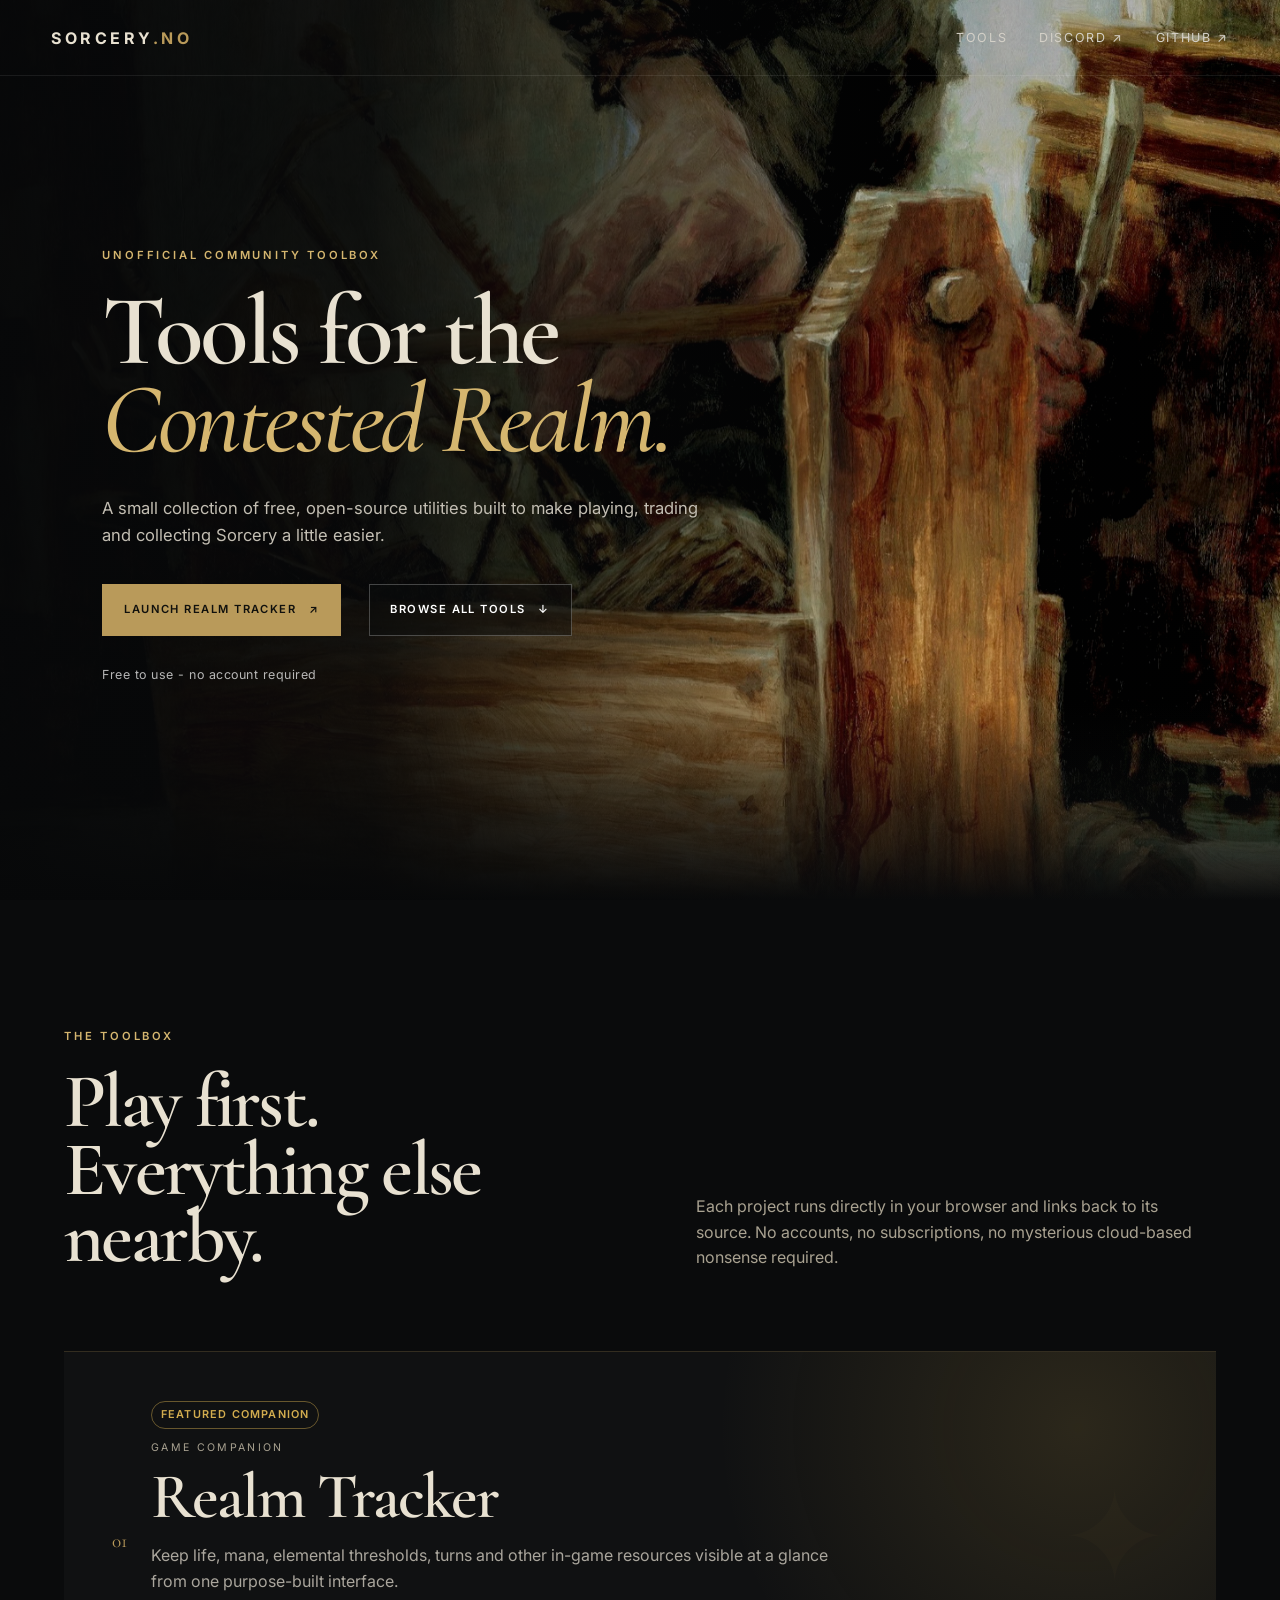
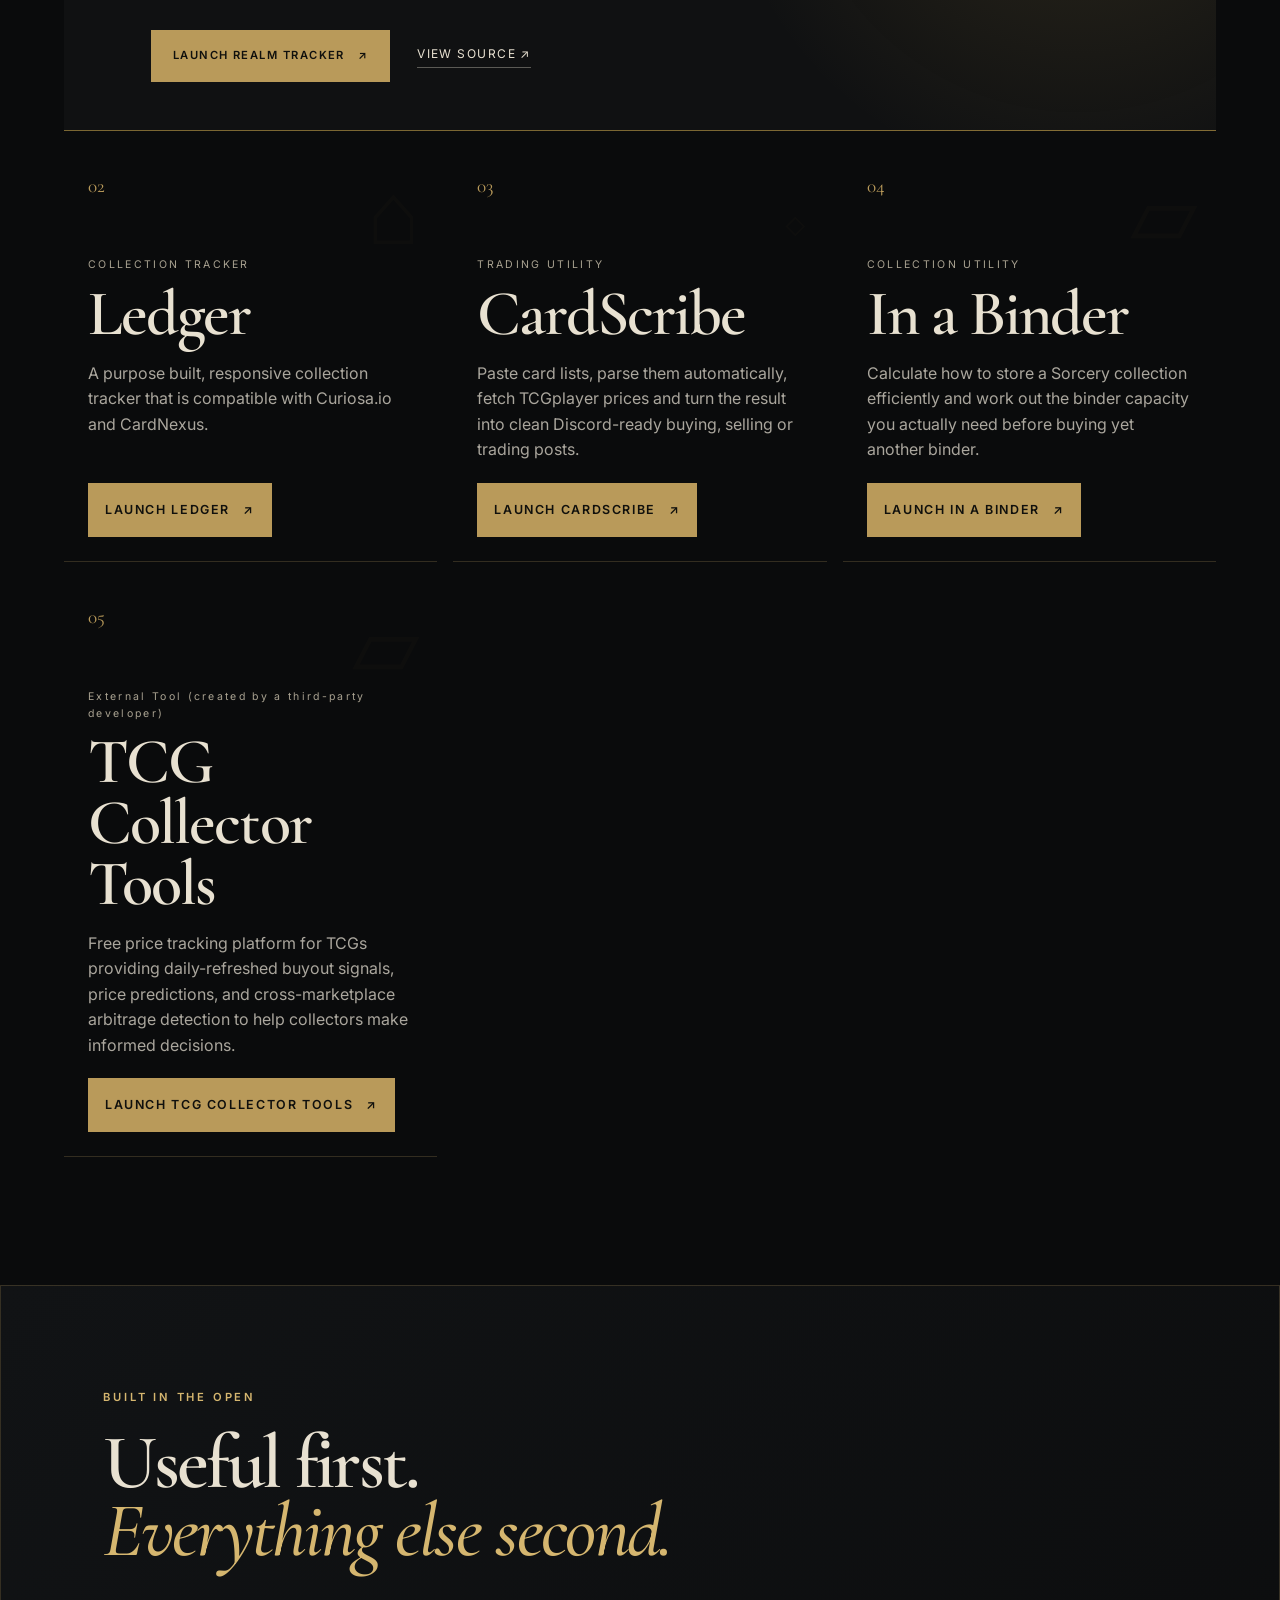
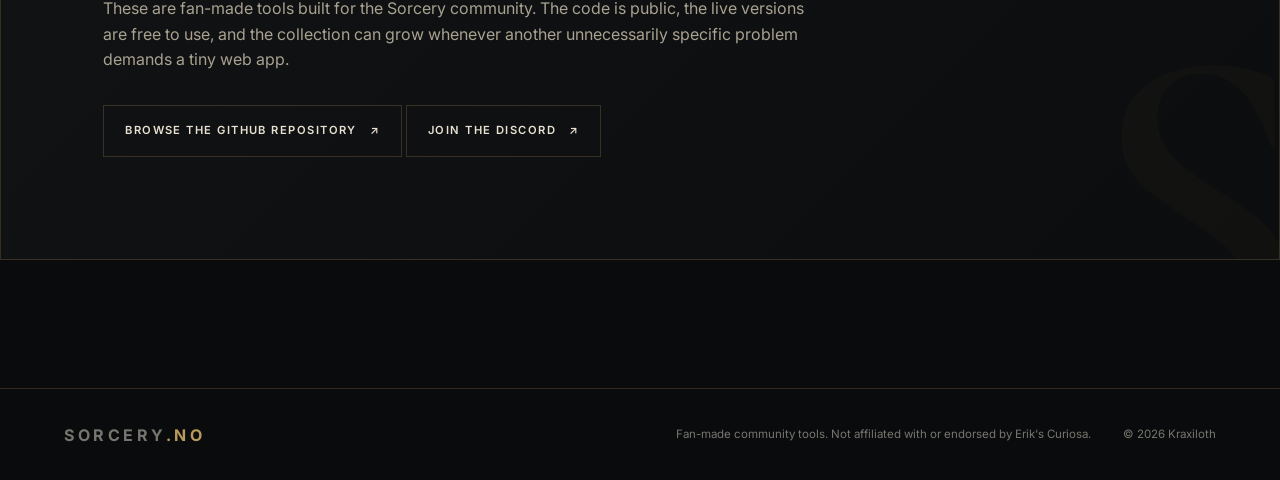
==== commit 4bd667d4: "Update index.html" ====
--- a/index.html
+++ b/index.html
@@ -234,8 +234,8 @@
         <article class="tool reveal">
           <div class="tool-number" aria-hidden="true">05</div>
           <div class="tool-main">
-            <p class="tool-type">PRICE TRACKING UTILITY</p>
-            <h3>External Tool (created by a third-party developer)</h3>
+            <p class="tool-type">External Tool (created by a third-party developer)</p>
+            <h3>TCG Collector Tools</h3>
             <p>Free price tracking platform for TCGs providing daily-refreshed buyout signals, price predictions, and cross-marketplace arbitrage detection to help collectors make informed decisions.</p>
             <div class="tool-actions">
               <a class="button primary" href="https://tcgcollectortools.com/?game=sorcery">Launch TCG Collector Tools <span aria-hidden="true">↗</span></a>
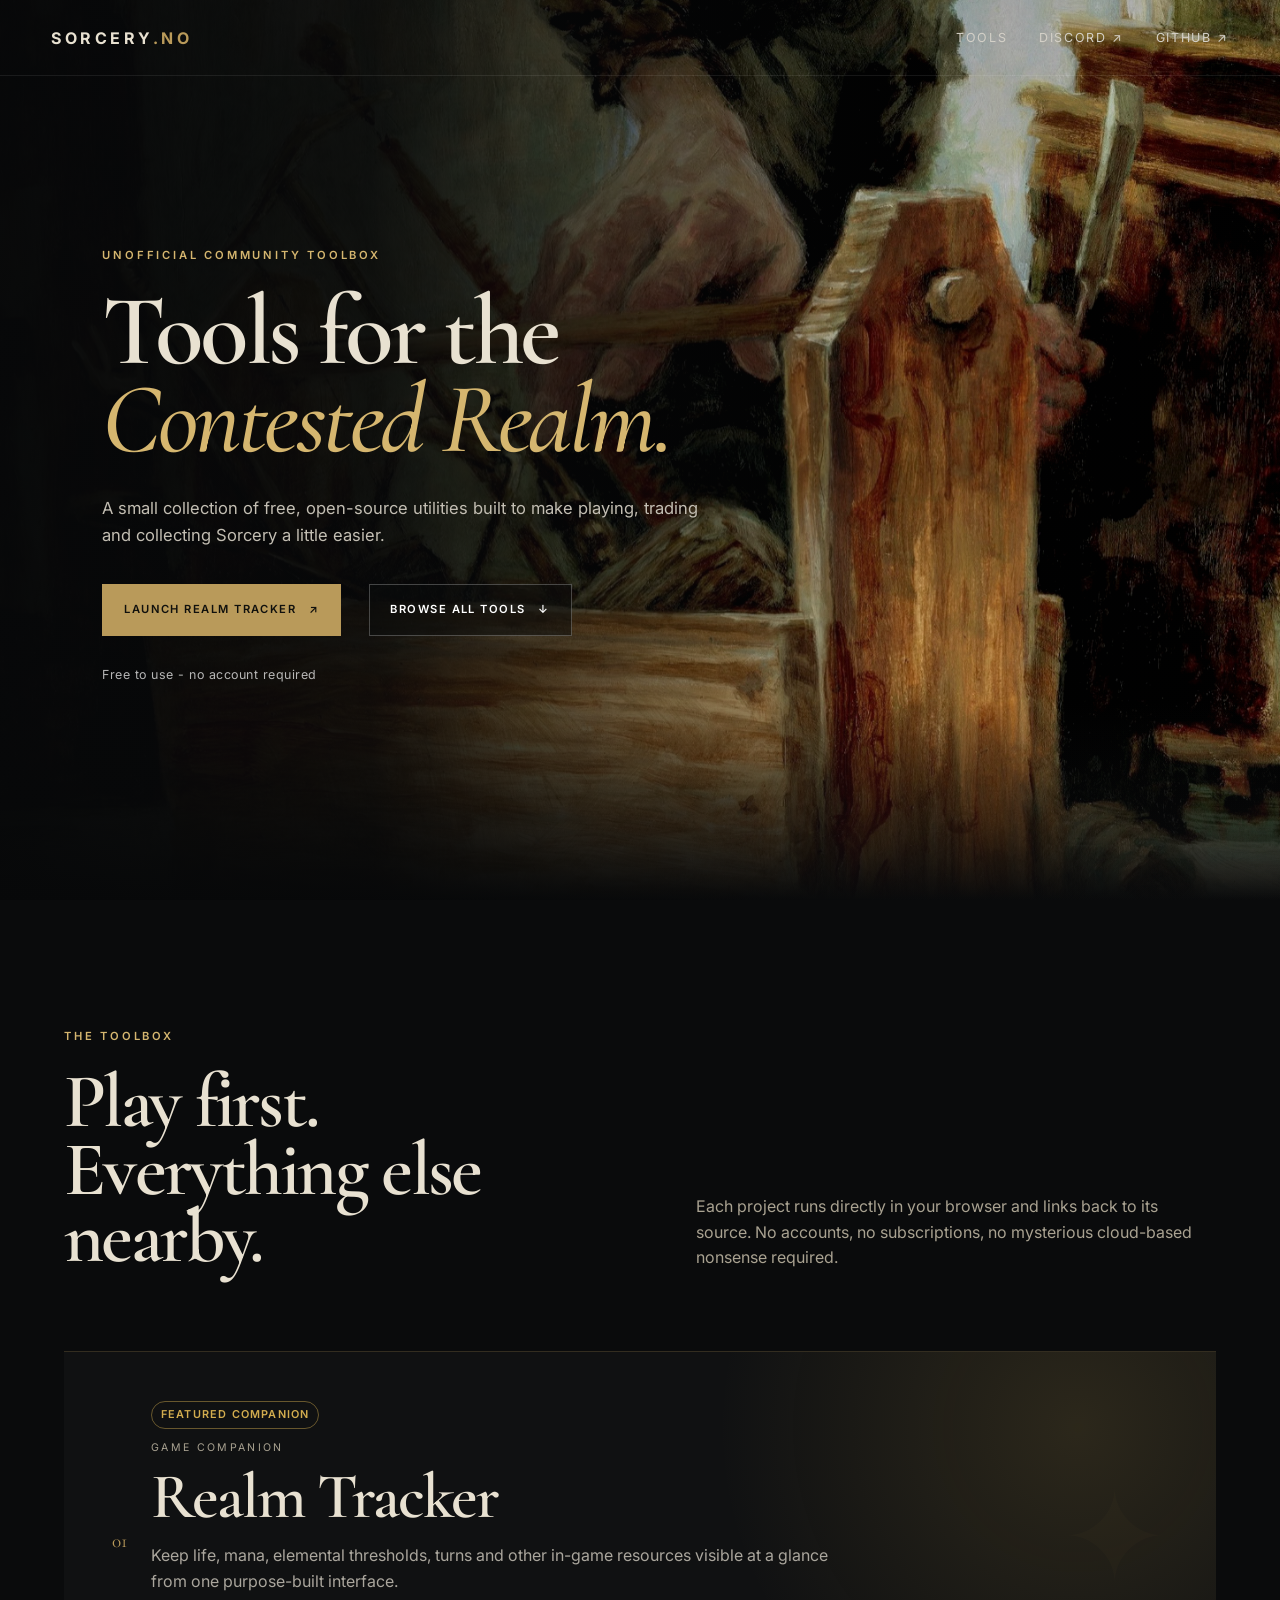
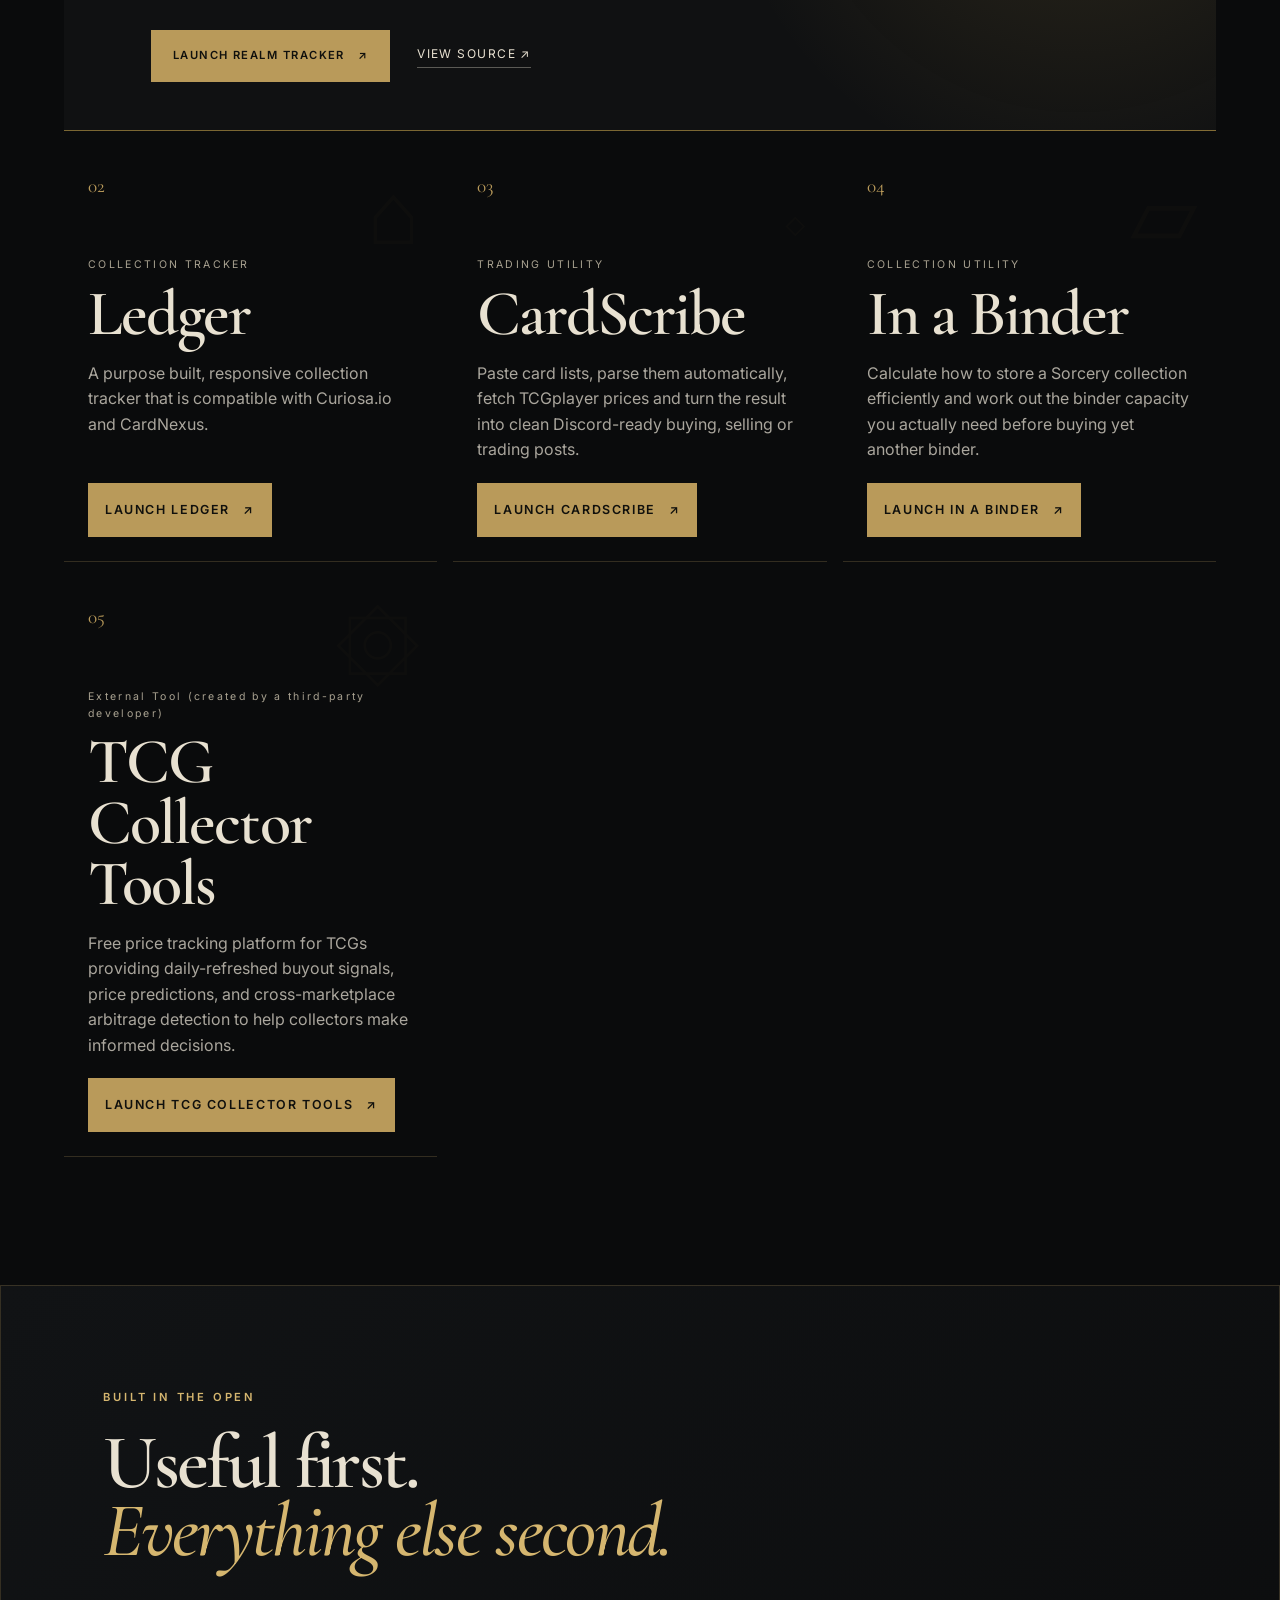
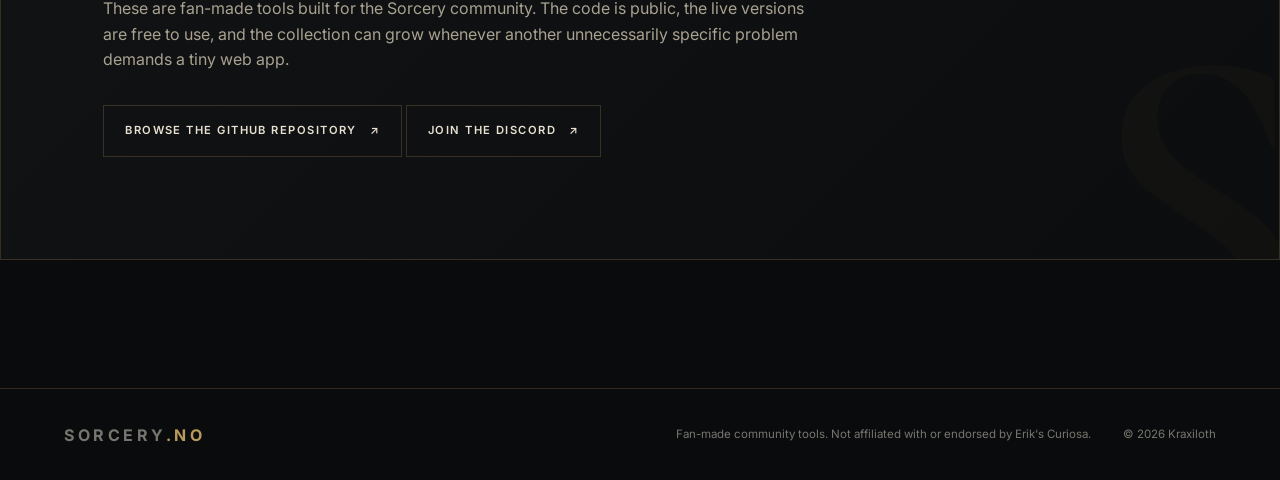
==== commit c4a42bab: "Update index.html" ====
--- a/index.html
+++ b/index.html
@@ -241,7 +241,7 @@
               <a class="button primary" href="https://tcgcollectortools.com/?game=sorcery">Launch TCG Collector Tools <span aria-hidden="true">↗</span></a>
             </div>
           </div>
-          <div class="tool-glyph" aria-hidden="true">▱</div>
+          <div class="tool-glyph" aria-hidden="true">۞</div>
         </article>
       </div>
     </section>
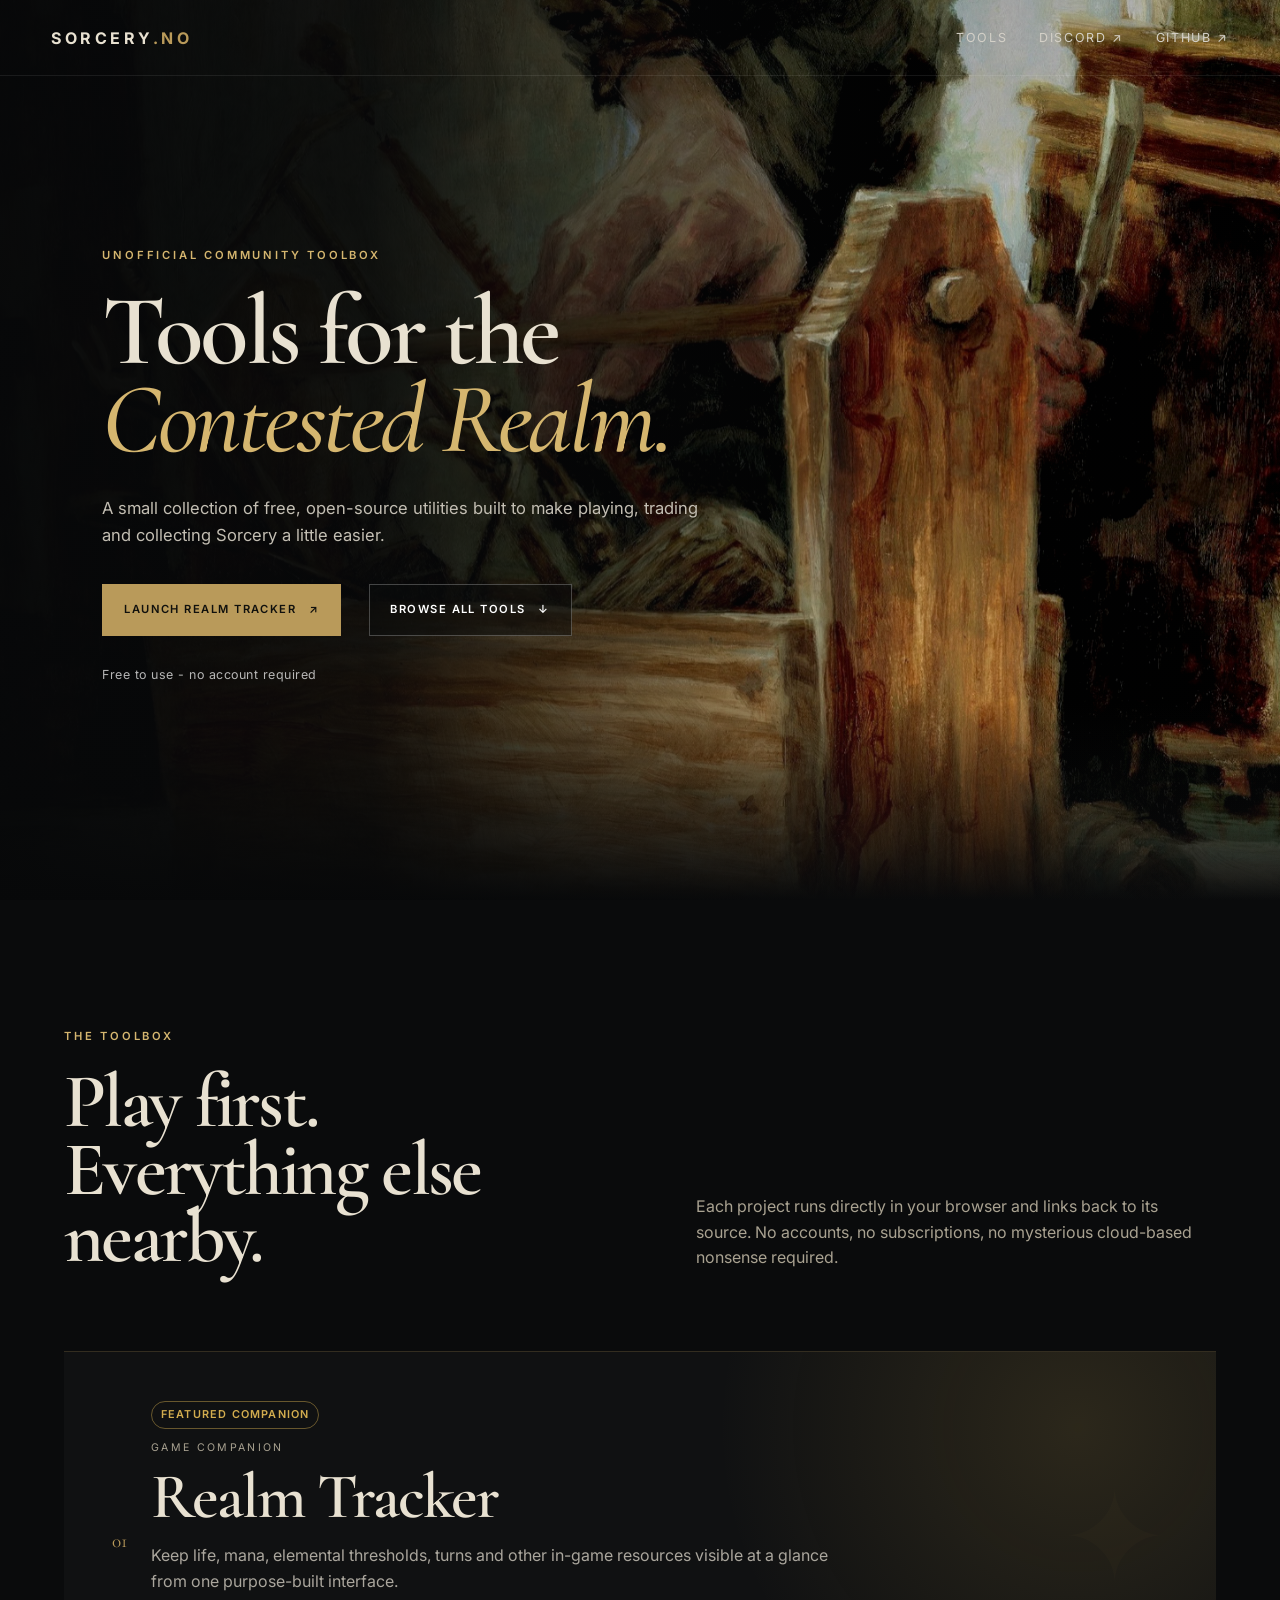
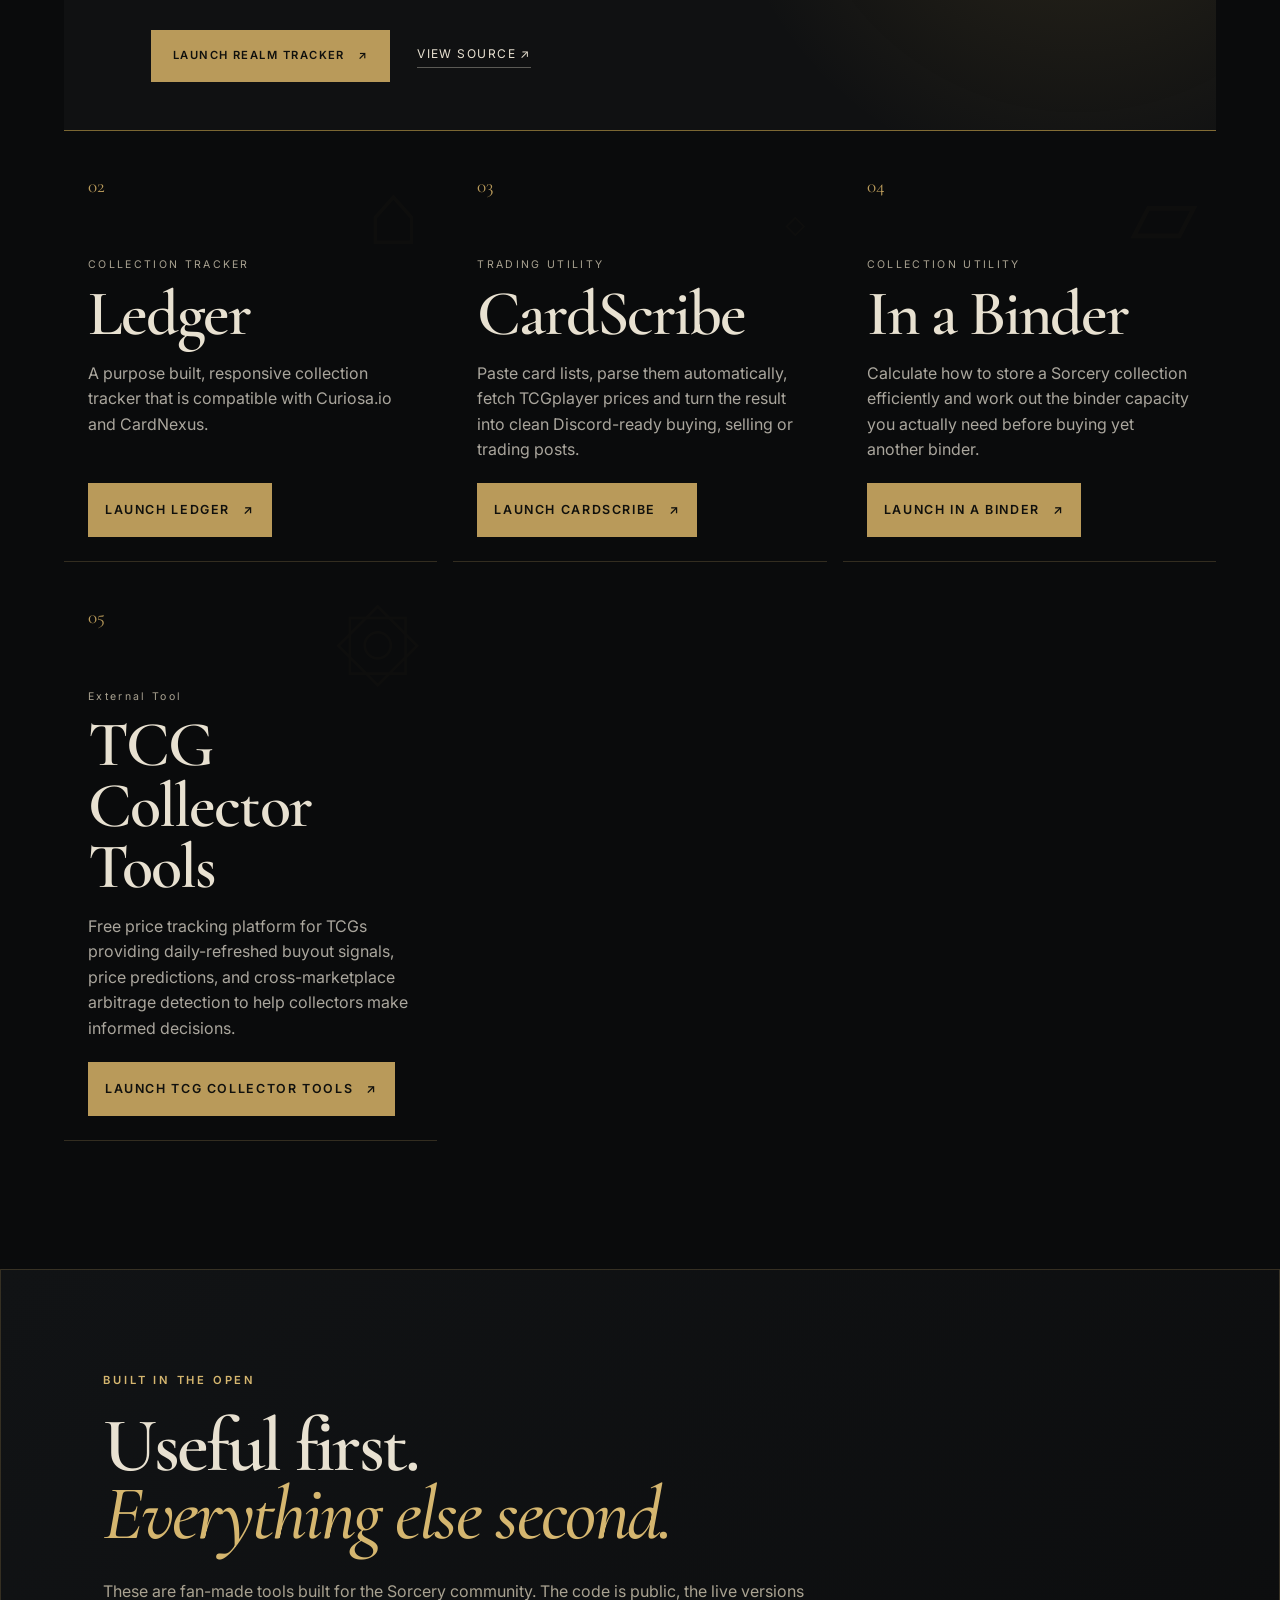
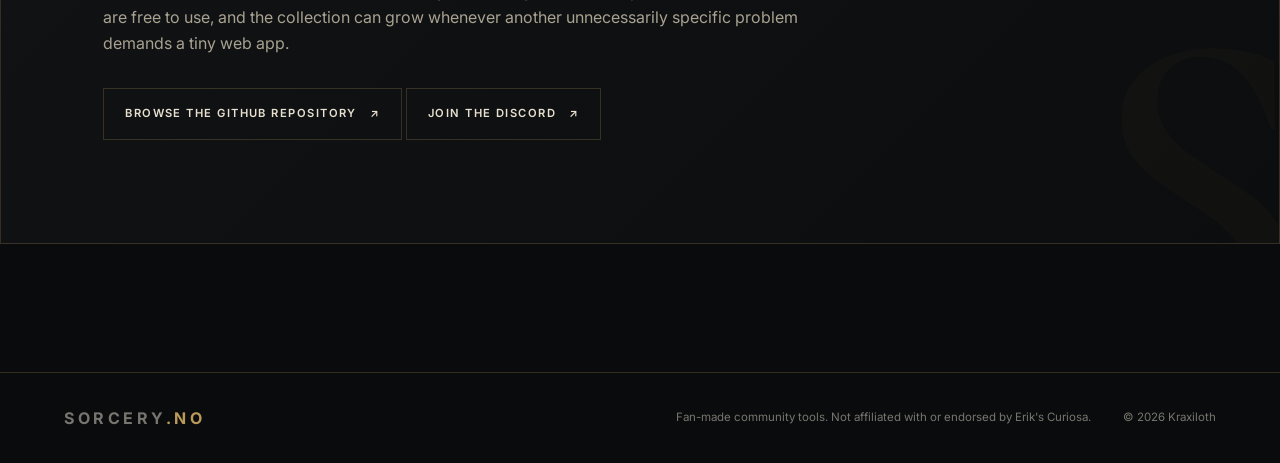
==== commit e261d592: "Update index.html" ====
--- a/index.html
+++ b/index.html
@@ -234,7 +234,7 @@
         <article class="tool reveal">
           <div class="tool-number" aria-hidden="true">05</div>
           <div class="tool-main">
-            <p class="tool-type">External Tool (created by a third-party developer)</p>
+            <p class="tool-type">External Tool</p>
             <h3>TCG Collector Tools</h3>
             <p>Free price tracking platform for TCGs providing daily-refreshed buyout signals, price predictions, and cross-marketplace arbitrage detection to help collectors make informed decisions.</p>
             <div class="tool-actions">
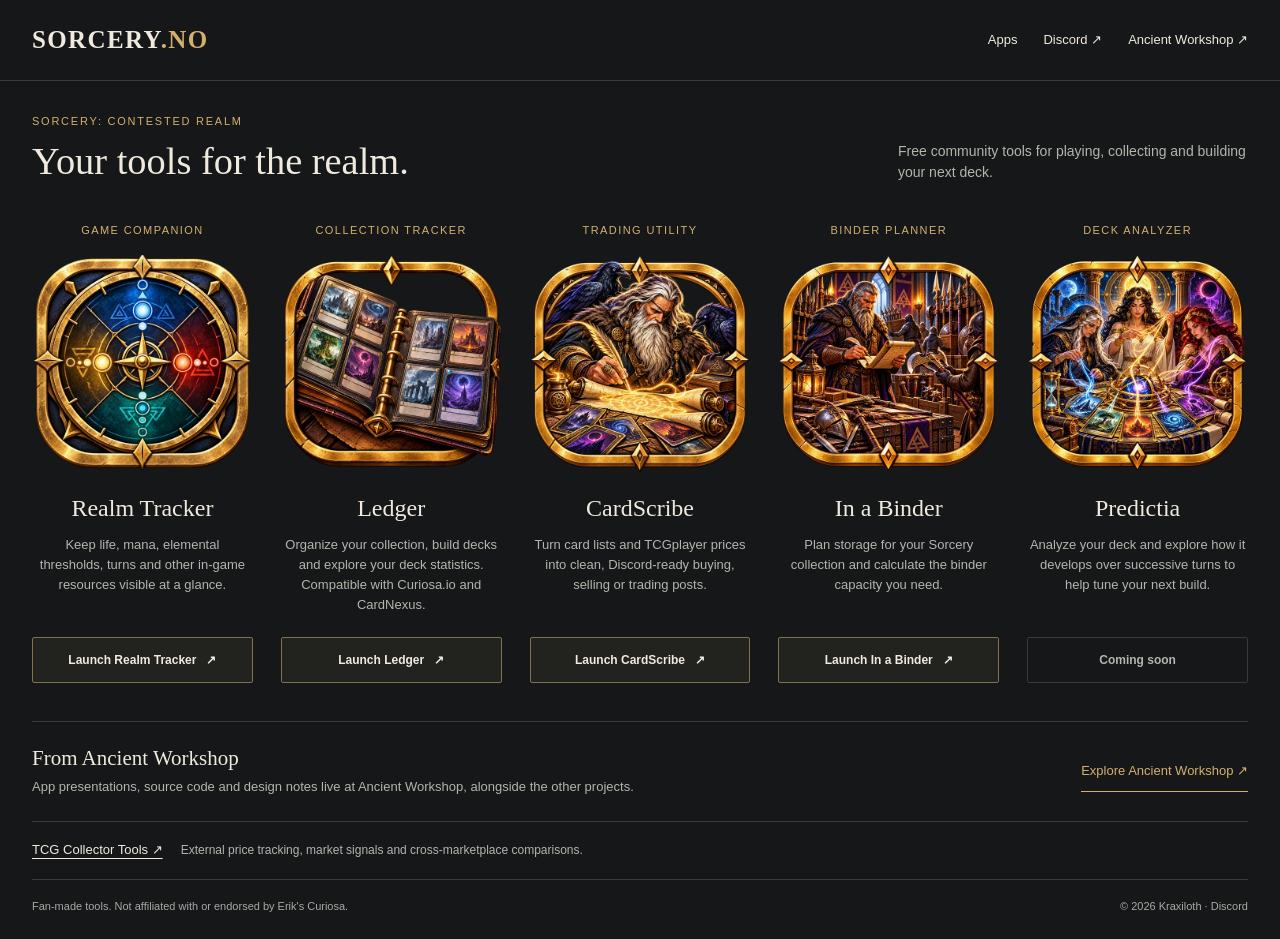
==== commit c3178030: "Redesign" ====
--- a/index.html
+++ b/index.html
@@ -1,268 +1,32 @@
-<!DOCTYPE html>
+<!doctype html>
 <html lang="en">
 <head>
-  <meta charset="UTF-8">
-  <meta name="viewport" content="width=device-width, initial-scale=1.0">
-  <meta name="description" content="Open-source tools and utilities for Sorcery: Contested Realm players and collectors.">
-  <meta name="theme-color" content="#0b0c0d">
-  <title>sorcery.no | Community Tools for Sorcery: Contested Realm</title>
-  <link rel="preconnect" href="https://fonts.googleapis.com">
-  <link rel="preconnect" href="https://fonts.gstatic.com" crossorigin>
-  <link href="https://fonts.googleapis.com/css2?family=Cormorant+Garamond:wght@500;600;700&family=Inter:wght@400;500;600&display=swap" rel="stylesheet">
-  <link rel="stylesheet" href="styles.css">
-  <style>
-    /* Homepage hierarchy: Realm Tracker first, supporting tools second. */
-    .hero-actions { flex-wrap: wrap; }
-    .hero-actions .button.primary { min-width: 13.5rem; }
-    .hero-actions .button.secondary-action {
-      background: rgba(11, 12, 13, .52);
-      border: 1px solid rgba(255, 255, 255, .24);
-      color: #fff;
-    }
-    .hero-actions .button.secondary-action:hover,
-    .hero-actions .button.secondary-action:focus-visible {
-      border-color: rgba(255, 255, 255, .55);
-      background: rgba(11, 12, 13, .72);
-    }
-    .hero-note {
-      width: 100%;
-      margin: .1rem 0 0;
-      color: rgba(255, 255, 255, .7);
-      font-size: .78rem;
-      letter-spacing: .04em;
-    }
-
-    .tools { scroll-margin-top: 5rem; }
-    .tools .section-heading { align-items: end; }
-    .tool-list {
-      display: grid;
-      grid-template-columns: repeat(3, minmax(0, 1fr));
-      gap: 1rem;
-    }
-    .tool-list .tool {
-      position: relative;
-      display: flex;
-      min-width: 0;
-      padding: 1.5rem;
-      overflow: hidden;
-    }
-    .tool-list .tool:not(.tool-featured) {
-      flex-direction: column;
-      align-items: flex-start;
-      min-height: 19rem;
-    }
-    .tool-featured {
-      grid-column: 1 / -1;
-      align-items: center;
-      gap: 1.5rem;
-      padding: clamp(1.5rem, 4vw, 3rem) !important;
-      border-color: rgba(211, 173, 79, .55);
-      background:
-        radial-gradient(circle at 88% 20%, rgba(211, 173, 79, .14), transparent 34%),
-        rgba(255, 255, 255, .025);
-    }
-    .tool-featured .tool-main { max-width: 46rem; }
-    .tool-featured .tool-glyph {
-      margin-left: auto;
-      font-size: clamp(4rem, 10vw, 8rem);
-      opacity: .14;
-    }
-    .tool-badge {
-      display: inline-flex;
-      margin: 0 0 .7rem;
-      padding: .28rem .55rem;
-      border: 1px solid rgba(211, 173, 79, .45);
-      border-radius: 999px;
-      color: #d3ad4f;
-      font-size: .68rem;
-      font-weight: 600;
-      letter-spacing: .11em;
-    }
-    .tool-list .tool:not(.tool-featured) .tool-number { margin-bottom: 1.5rem; }
-    .tool-list .tool:not(.tool-featured) .tool-main {
-      display: flex;
-      flex: 1;
-      flex-direction: column;
-    }
-    .tool-list .tool:not(.tool-featured) .tool-main > p:not(.tool-type) { flex: 1; }
-    .tool-list .tool:not(.tool-featured) .tool-actions { margin-top: 1.25rem; }
-    .tool-list .tool:not(.tool-featured) .button {
-      padding-inline: 1rem;
-      font-size: .78rem;
-    }
-    .tool-list .tool:not(.tool-featured) .tool-glyph {
-      position: absolute;
-      top: 1rem;
-      right: 1.1rem;
-      opacity: .12;
-    }
-
-    @media (max-width: 820px) {
-      .tool-list { grid-template-columns: 1fr; }
-      .tool-list .tool:not(.tool-featured) {
-        min-height: auto;
-        padding: 1.25rem;
-      }
-      .tool-featured { align-items: flex-start; }
-      .tool-featured .tool-glyph { display: none; }
-      .tool-list .tool:not(.tool-featured) .tool-main > p:not(.tool-type) { flex: initial; }
-    }
-
-    @media (max-width: 600px) {
-      .site-header nav a:first-child { display: none; }
-      .hero-content { padding-bottom: 2rem; }
-      .hero-actions {
-        display: grid;
-        grid-template-columns: 1fr;
-        width: 100%;
-      }
-      .hero-actions .button,
-      .hero-actions .text-link {
-        width: 100%;
-        justify-content: center;
-        text-align: center;
-      }
-      .hero-note { text-align: center; }
-      .tools { padding-top: 4rem; }
-      .tools .section-heading { display: block; }
-      .tool-featured,
-      .tool-list .tool:not(.tool-featured) { padding: 1.25rem !important; }
-      .tool-actions {
-        display: grid;
-        grid-template-columns: 1fr;
-        width: 100%;
-      }
-      .tool-actions .button,
-      .tool-actions .text-link {
-        width: 100%;
-        justify-content: center;
-        text-align: center;
-      }
-    }
-  </style>
+<meta charset="utf-8"><meta name="viewport" content="width=device-width, initial-scale=1">
+<meta name="description" content="Free community tools for Sorcery: Contested Realm. Launch Realm Tracker, Ledger, CardScribe and In a Binder. Predictia is coming soon.">
+<meta name="theme-color" content="#151719"><title>Sorcery.no | Community Tools</title>
+<style>
+:root{color-scheme:dark;--paper:#f0eade;--muted:#b5b4ad;--gold:#d3b16c;--line:#383a3b;--bg:#151719}
+*{box-sizing:border-box}html{scroll-padding-top:1rem}body{margin:0;background:var(--bg);color:var(--paper);font-family:Arial,Helvetica,sans-serif;line-height:1.55}a{color:inherit;text-decoration:none}a:focus-visible,button:focus-visible{outline:3px solid #f4d28b;outline-offset:5px}a:hover{color:#ffe1a4}.skip{position:absolute;left:1rem;top:-5rem;background:var(--paper);color:var(--bg);padding:.75rem;z-index:2}.skip:focus{top:1rem}.wrap{width:min(1440px,calc(100% - 64px));margin-inline:auto}
+header{border-bottom:1px solid var(--line)}.header-row{min-height:80px;display:flex;align-items:center;justify-content:space-between;gap:24px}.brand{font-family:Georgia,'Times New Roman',serif;font-size:25px;letter-spacing:.055em;font-weight:bold}.brand span{color:var(--gold)}nav{display:flex;gap:26px;font-size:13px}nav a{min-height:44px;display:inline-flex;align-items:center}.intro{padding:32px 0 26px;display:flex;justify-content:space-between;align-items:end;gap:24px}.eyebrow{color:var(--gold);font-size:11px;letter-spacing:.16em;text-transform:uppercase;margin:0 0 8px}h1{font-family:Georgia,'Times New Roman',serif;font-weight:normal;font-size:clamp(28px,3vw,40px);line-height:1.2;margin:0}.intro>p{margin:0;color:var(--muted);font-size:14px;max-width:350px}
+.apps{display:grid;grid-template-columns:repeat(5,minmax(0,1fr));gap:28px;padding:12px 0 38px}.app{display:flex;flex-direction:column;min-width:0;text-align:center}.descriptor{font-size:11px;text-transform:uppercase;letter-spacing:.13em;color:var(--gold);margin:0 0 16px}.app-art{display:block;aspect-ratio:1;margin:0 0 18px}.app-art img{width:100%;height:100%;object-fit:contain;display:block;transition:transform .18s ease}a.app-art:hover img{transform:translateY(-4px)}h2{font-family:Georgia,'Times New Roman',serif;font-size:24px;line-height:1.2;font-weight:normal;margin:0 0 12px}.description{color:var(--muted);font-size:13px;margin:0 0 22px;flex:1}.launch{min-height:46px;border:1px solid #82704d;background:#22221f;color:var(--paper);display:flex;align-items:center;justify-content:center;gap:10px;padding:10px 8px;font:600 12px Arial,Helvetica,sans-serif;border-radius:2px}.launch:hover{background:#302b22;border-color:var(--gold)}.coming{background:transparent;border-color:var(--line);color:var(--muted);cursor:default}
+.below{border-top:1px solid var(--line);padding:24px 0;display:flex;align-items:center;justify-content:space-between;gap:30px}.below h3{font:normal 21px Georgia,'Times New Roman',serif;margin:0 0 6px}.below p{font-size:13px;color:var(--muted);margin:0;max-width:620px}.workshop-link{white-space:nowrap;font-size:13px;border-bottom:1px solid var(--gold);padding:10px 0;color:var(--gold)}.external{border-top:1px solid var(--line);padding:18px 0;display:flex;gap:18px;align-items:baseline}.external p{font-size:12px;color:var(--muted);margin:0}.external a{font-size:13px;flex-shrink:0;text-decoration:underline;text-underline-offset:4px}footer{border-top:1px solid var(--line);padding:18px 0 24px;display:flex;justify-content:space-between;gap:20px;font-size:11px;color:#aaa9a3}footer p{margin:0}
+@media(min-width:1600px){.apps{gap:40px}}
+@media(max-width:1100px){.apps{grid-template-columns:repeat(3,minmax(0,1fr));gap:32px}.app-art{max-width:240px;width:100%;margin-inline:auto}.description{max-width:300px;margin-inline:auto}.intro>p{max-width:280px}}
+@media(max-width:700px){.wrap{width:calc(100% - 32px)}.header-row{min-height:70px;gap:12px}.brand{font-size:21px}nav{gap:16px}nav .desktop-link{display:none}.intro{display:block;padding:24px 0}.intro>p{max-width:none;margin-top:12px}.apps{grid-template-columns:repeat(2,minmax(0,1fr));gap:30px 18px}.descriptor{font-size:10px;letter-spacing:.08em;margin-bottom:12px}.app-art{margin-bottom:14px}h2{font-size:22px}.description{font-size:12px;margin-bottom:18px}.launch{font-size:11px}.below{display:block}.workshop-link{display:inline-block;margin-top:12px}.external{display:block}.external p{margin-top:6px}footer{display:block}footer p+p{margin-top:6px}}
+@media(max-width:380px){.apps{grid-template-columns:1fr}.app-art{max-width:230px}.description{font-size:14px;max-width:290px}.launch{font-size:13px}.descriptor{font-size:11px}.app{padding-bottom:8px}}
+@media(prefers-reduced-motion:reduce){.app-art img{transition:none}a.app-art:hover img{transform:none}}
+</style>
 </head>
 <body>
-  <header class="site-header">
-    <a class="brand" href="#top" aria-label="sorcery.no home">SORCERY<span>.NO</span></a>
-    <nav aria-label="Main navigation">
-      <a href="#tools">Tools</a>
-      <a href="https://discord.gg/JXsKMAVe7p" target="_blank" rel="noopener noreferrer">Discord <span aria-hidden="true">↗</span></a>
-      <a href="https://github.com/Kraxiloth/Sorcery" target="_blank" rel="noopener">GitHub <span aria-hidden="true">↗</span></a>
-    </nav>
-  </header>
-
-  <main id="top">
-    <section class="hero" aria-labelledby="hero-title">
-      <div class="hero-art" aria-hidden="true"></div>
-      <div class="hero-shade" aria-hidden="true"></div>
-      <div class="hero-content">
-        <p class="eyebrow">UNOFFICIAL COMMUNITY TOOLBOX</p>
-        <h1 id="hero-title">Tools for the<br><em>Contested Realm.</em></h1>
-        <p class="intro">A small collection of free, open-source utilities built to make playing, trading and collecting Sorcery a little easier.</p>
-        <div class="hero-actions">
-          <a class="button primary" href="https://counter.sorcery.no/">Launch Realm Tracker <span aria-hidden="true">↗</span></a>
-          <a class="button secondary-action" href="#tools">Browse all tools <span aria-hidden="true">↓</span></a>
-          <p class="hero-note">Free to use - no account required</p>
-        </div>
-      </div>
-    </section>
-
-    <section class="tools" id="tools" aria-labelledby="tools-title">
-      <div class="section-heading reveal">
-        <div>
-          <p class="eyebrow">THE TOOLBOX</p>
-          <h2 id="tools-title">Play first. Everything else nearby.</h2>
-        </div>
-        <p>Each project runs directly in your browser and links back to its source. No accounts, no subscriptions, no mysterious cloud-based nonsense required.</p>
-      </div>
-
-      <div class="tool-list">
-        <article class="tool tool-featured reveal">
-          <div class="tool-number">01</div>
-          <div class="tool-main">
-            <span class="tool-badge">FEATURED COMPANION</span>
-            <p class="tool-type">GAME COMPANION</p>
-            <h3>Realm Tracker</h3>
-            <p>Keep life, mana, elemental thresholds, turns and other in-game resources visible at a glance from one purpose-built interface.</p>
-            <div class="tool-actions">
-              <a class="button primary" href="https://counter.sorcery.no/">Launch Realm Tracker <span aria-hidden="true">↗</span></a>
-              <a class="text-link" href="https://github.com/Kraxiloth/ResTracker" target="_blank" rel="noopener">View source <span aria-hidden="true">↗</span></a>
-            </div>
-          </div>
-          <div class="tool-glyph" aria-hidden="true">✦</div>
-        </article>
-
-        <article class="tool reveal">
-          <div class="tool-number" aria-hidden="true">02</div>
-          <div class="tool-main">
-            <p class="tool-type">COLLECTION TRACKER</p>
-            <h3>Ledger</h3>
-            <p>A purpose built, responsive collection tracker that is compatible with Curiosa.io and CardNexus.</p>
-            <div class="tool-actions">
-              <a class="button primary" href="https://ledger.sorcery.no/">Launch Ledger <span aria-hidden="true">↗</span></a>
-            </div>
-          </div>
-          <div class="tool-glyph" aria-hidden="true">⌂</div>
-        </article>
-
-        <article class="tool reveal">
-          <div class="tool-number" aria-hidden="true">03</div>
-          <div class="tool-main">
-            <p class="tool-type">TRADING UTILITY</p>
-            <h3>CardScribe</h3>
-            <p>Paste card lists, parse them automatically, fetch TCGplayer prices and turn the result into clean Discord-ready buying, selling or trading posts.</p>
-            <div class="tool-actions">
-              <a class="button primary" href="https://cardscribe.sorcery.no">Launch CardScribe <span aria-hidden="true">↗</span></a>
-            </div>
-          </div>
-          <div class="tool-glyph" aria-hidden="true">◇</div>
-        </article>
-
-        <article class="tool reveal">
-          <div class="tool-number" aria-hidden="true">04</div>
-          <div class="tool-main">
-            <p class="tool-type">COLLECTION UTILITY</p>
-            <h3>In a Binder</h3>
-            <p>Calculate how to store a Sorcery collection efficiently and work out the binder capacity you actually need before buying yet another binder.</p>
-            <div class="tool-actions">
-              <a class="button primary" href="https://binder.sorcery.no">Launch In a Binder <span aria-hidden="true">↗</span></a>
-            </div>
-          </div>
-          <div class="tool-glyph" aria-hidden="true">▱</div>
-        </article>
-
-        <article class="tool reveal">
-          <div class="tool-number" aria-hidden="true">05</div>
-          <div class="tool-main">
-            <p class="tool-type">External Tool</p>
-            <h3>TCG Collector Tools</h3>
-            <p>Free price tracking platform for TCGs providing daily-refreshed buyout signals, price predictions, and cross-marketplace arbitrage detection to help collectors make informed decisions.</p>
-            <div class="tool-actions">
-              <a class="button primary" href="https://tcgcollectortools.com/?game=sorcery">Launch TCG Collector Tools <span aria-hidden="true">↗</span></a>
-            </div>
-          </div>
-          <div class="tool-glyph" aria-hidden="true">۞</div>
-        </article>
-      </div>
-    </section>
-
-    <section class="open-source reveal">
-      <p class="eyebrow">BUILT IN THE OPEN</p>
-      <h2>Useful first.<br><em>Everything else second.</em></h2>
-      <p>These are fan-made tools built for the Sorcery community. The code is public, the live versions are free to use, and the collection can grow whenever another unnecessarily specific problem demands a tiny web app.</p>
-      <div class="open-source-actions">
-        <a class="button outline" href="https://github.com/Kraxiloth/Sorcery" target="_blank" rel="noopener">Browse the GitHub repository <span aria-hidden="true">↗</span></a>
-        <a class="button outline" href="https://discord.gg/JXsKMAVe7p" target="_blank" rel="noopener noreferrer">Join the Discord <span aria-hidden="true">↗</span></a>
-      </div>
-    </section>
-  </main>
-
-  <footer>
-    <div class="footer-brand">SORCERY<span>.NO</span></div>
-    <p>Fan-made community tools. Not affiliated with or endorsed by Erik's Curiosa.</p>
-    <p>© <span id="year">2026</span> Kraxiloth</p>
-  </footer>
-
-  <script src="script.js"></script>
-</body>
-</html>
+<a class="skip" href="#apps">Skip to apps</a>
+<header><div class="wrap header-row"><a class="brand" href="./" aria-label="Sorcery.no home">SORCERY<span>.NO</span></a><nav aria-label="Main navigation"><a class="desktop-link" href="#apps">Apps</a><a class="desktop-link" href="https://discord.gg/JXsKMAVe7p">Discord ↗</a><a href="https://ancient.dev/">Ancient Workshop ↗</a></nav></div></header>
+<main class="wrap"><section class="intro" aria-labelledby="page-title"><div><p class="eyebrow">Sorcery: Contested Realm</p><h1 id="page-title">Your tools for the realm.</h1></div><p>Free community tools for playing, collecting and building your next deck.</p></section>
+<section class="apps" id="apps" aria-label="Community apps"><article class="app" aria-labelledby="Realm_Tracker-name"><p class="descriptor">Game Companion</p><a class="app-art" href="https://counter.sorcery.no/" aria-label="Launch Realm Tracker"><img src="assets/Realm_Tracker.webp" width="560" height="560" alt="Realm Tracker" fetchpriority="high"></a><h2 id="Realm_Tracker-name">Realm Tracker</h2><p class="description">Keep life, mana, elemental thresholds, turns and other in-game resources visible at a glance.</p><a class="launch" href="https://counter.sorcery.no/">Launch Realm Tracker <span aria-hidden="true">↗</span></a></article>
+<article class="app" aria-labelledby="Ledger-name"><p class="descriptor">Collection Tracker</p><a class="app-art" href="https://ledger.sorcery.no/" aria-label="Launch Ledger"><img src="assets/Ledger.webp" width="560" height="560" alt="Ledger" fetchpriority="high"></a><h2 id="Ledger-name">Ledger</h2><p class="description">Organize your collection, build decks and explore your deck statistics. Compatible with Curiosa.io and CardNexus.</p><a class="launch" href="https://ledger.sorcery.no/">Launch Ledger <span aria-hidden="true">↗</span></a></article>
+<article class="app" aria-labelledby="CardScribe-name"><p class="descriptor">Trading Utility</p><a class="app-art" href="https://cardscribe.sorcery.no/" aria-label="Launch CardScribe"><img src="assets/CardScribe.webp" width="560" height="560" alt="CardScribe" fetchpriority="high"></a><h2 id="CardScribe-name">CardScribe</h2><p class="description">Turn card lists and TCGplayer prices into clean, Discord-ready buying, selling or trading posts.</p><a class="launch" href="https://cardscribe.sorcery.no/">Launch CardScribe <span aria-hidden="true">↗</span></a></article>
+<article class="app" aria-labelledby="In_a_Binder-name"><p class="descriptor">Binder Planner</p><a class="app-art" href="https://binder.sorcery.no/" aria-label="Launch In a Binder"><img src="assets/In_a_Binder.webp" width="560" height="560" alt="In a Binder" fetchpriority="high"></a><h2 id="In_a_Binder-name">In a Binder</h2><p class="description">Plan storage for your Sorcery collection and calculate the binder capacity you need.</p><a class="launch" href="https://binder.sorcery.no/">Launch In a Binder <span aria-hidden="true">↗</span></a></article>
+<article class="app" aria-labelledby="Predictia-name"><p class="descriptor">Deck Analyzer</p><div class="app-art"><img src="assets/Predictia.webp" width="560" height="560" alt="Predictia" fetchpriority="high"></div><h2 id="Predictia-name">Predictia</h2><p class="description">Analyze your deck and explore how it develops over successive turns to help tune your next build.</p><button class="launch coming" disabled>Coming soon</button></article></section>
+<section class="below" aria-labelledby="workshop-title"><div><h3 id="workshop-title">From Ancient Workshop</h3><p>App presentations, source code and design notes live at Ancient Workshop, alongside the other projects.</p></div><a class="workshop-link" href="https://ancient.dev/">Explore Ancient Workshop <span aria-hidden="true">↗</span></a></section>
+<aside class="external" aria-label="External community tool"><a href="https://tcgcollectortools.com/?game=sorcery">TCG Collector Tools ↗</a><p>External price tracking, market signals and cross-marketplace comparisons.</p></aside>
+</main><footer class="wrap"><p>Fan-made tools. Not affiliated with or endorsed by Erik's Curiosa.</p><p>© 2026 Kraxiloth · <a href="https://discord.gg/JXsKMAVe7p">Discord</a></p></footer>
+</body></html>
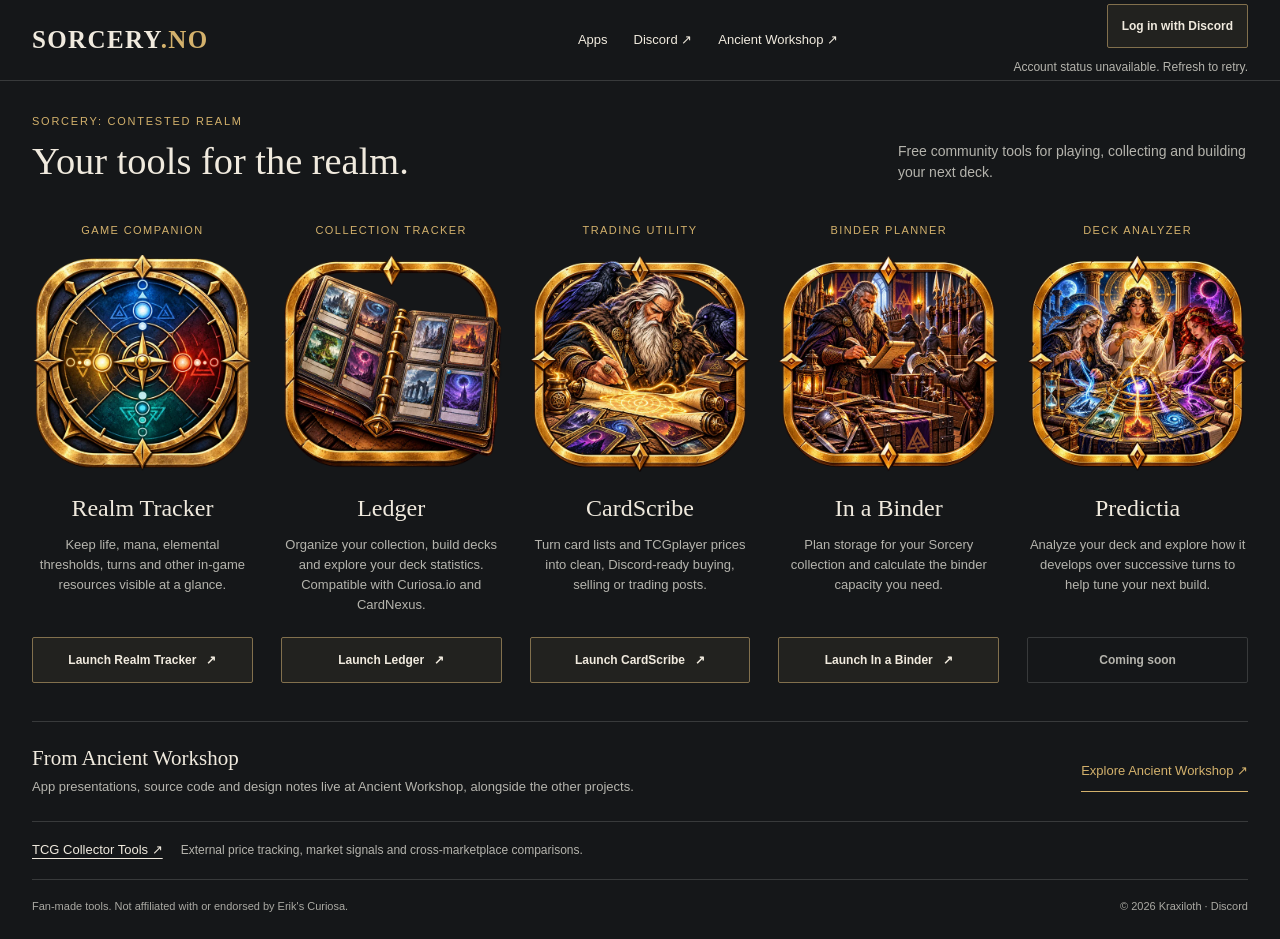
==== commit ccbd2f13: "Update index.html" ====
--- a/index.html
+++ b/index.html
@@ -15,11 +15,30 @@
 @media(max-width:700px){.wrap{width:calc(100% - 32px)}.header-row{min-height:70px;gap:12px}.brand{font-size:21px}nav{gap:16px}nav .desktop-link{display:none}.intro{display:block;padding:24px 0}.intro>p{max-width:none;margin-top:12px}.apps{grid-template-columns:repeat(2,minmax(0,1fr));gap:30px 18px}.descriptor{font-size:10px;letter-spacing:.08em;margin-bottom:12px}.app-art{margin-bottom:14px}h2{font-size:22px}.description{font-size:12px;margin-bottom:18px}.launch{font-size:11px}.below{display:block}.workshop-link{display:inline-block;margin-top:12px}.external{display:block}.external p{margin-top:6px}footer{display:block}footer p+p{margin-top:6px}}
 @media(max-width:380px){.apps{grid-template-columns:1fr}.app-art{max-width:230px}.description{font-size:14px;max-width:290px}.launch{font-size:13px}.descriptor{font-size:11px}.app{padding-bottom:8px}}
 @media(prefers-reduced-motion:reduce){.app-art img{transition:none}a.app-art:hover img{transform:none}}
+
+[hidden]{display:none!important}
+.header-links{display:flex;align-items:center;justify-content:flex-end;gap:24px;flex-wrap:wrap}
+.account{display:flex;align-items:center;justify-content:flex-end;gap:10px;position:relative;flex-wrap:wrap}
+.account-action{display:inline-flex;align-items:center;justify-content:center;min-height:44px;padding:9px 14px;border:1px solid #82704d;border-radius:2px;background:#22221f;color:var(--paper);font:600 12px Arial,Helvetica,sans-serif;cursor:pointer;white-space:nowrap}
+.account-action:hover{background:#302b22;border-color:var(--gold);color:#ffe1a4}
+.account-action:disabled{opacity:.6;cursor:wait}
+.account-profile{display:flex;align-items:center;gap:10px;min-width:0}
+.account-avatar{width:32px;height:32px;object-fit:cover;border-radius:50%;flex-shrink:0}
+.account-name{font-size:13px;max-width:150px;overflow:hidden;text-overflow:ellipsis;white-space:nowrap}
+.account-status{font-size:12px;color:var(--muted);margin:0;flex-basis:100%;text-align:right;max-width:260px}
+.account-status:empty{display:none}
+@media(max-width:1100px){.header-row{flex-wrap:wrap;padding-block:14px}.header-links{gap:16px}}
+@media(max-width:700px){.header-links{width:100%;justify-content:space-between;gap:10px}.header-links nav{font-size:12px}.account-name{max-width:100px}.account-action{padding-inline:10px}.account-status{text-align:left}.header-row{gap:8px}}
+@media(max-width:420px){.header-links{align-items:flex-start;flex-direction:column}.account{justify-content:flex-start}.account-name{max-width:170px}}
 </style>
 </head>
 <body>
 <a class="skip" href="#apps">Skip to apps</a>
-<header><div class="wrap header-row"><a class="brand" href="./" aria-label="Sorcery.no home">SORCERY<span>.NO</span></a><nav aria-label="Main navigation"><a class="desktop-link" href="#apps">Apps</a><a class="desktop-link" href="https://discord.gg/JXsKMAVe7p">Discord ↗</a><a href="https://ancient.dev/">Ancient Workshop ↗</a></nav></div></header>
+<header><div class="wrap header-row"><a class="brand" href="./" aria-label="Sorcery.no home">SORCERY<span>.NO</span></a><div class="header-links"><nav aria-label="Main navigation"><a class="desktop-link" href="#apps">Apps</a><a class="desktop-link" href="https://discord.gg/JXsKMAVe7p">Discord ↗</a><a href="https://ancient.dev/">Ancient Workshop ↗</a></nav><div class="account" aria-label="Sorcery.no account">
+<a id="account-login" class="account-action" href="https://api.sorcery.no/auth/discord">Log in with Discord</a>
+<div id="account-profile" class="account-profile" hidden><img id="account-avatar" class="account-avatar" width="32" height="32" alt="" referrerpolicy="no-referrer" hidden><span id="account-name" class="account-name"></span><button id="account-logout" class="account-action" type="button">Log out</button></div>
+<p id="account-status" class="account-status" role="status" aria-live="polite"></p>
+</div></div></div></header>
 <main class="wrap"><section class="intro" aria-labelledby="page-title"><div><p class="eyebrow">Sorcery: Contested Realm</p><h1 id="page-title">Your tools for the realm.</h1></div><p>Free community tools for playing, collecting and building your next deck.</p></section>
 <section class="apps" id="apps" aria-label="Community apps"><article class="app" aria-labelledby="Realm_Tracker-name"><p class="descriptor">Game Companion</p><a class="app-art" href="https://counter.sorcery.no/" aria-label="Launch Realm Tracker"><img src="assets/Realm_Tracker.webp" width="560" height="560" alt="Realm Tracker" fetchpriority="high"></a><h2 id="Realm_Tracker-name">Realm Tracker</h2><p class="description">Keep life, mana, elemental thresholds, turns and other in-game resources visible at a glance.</p><a class="launch" href="https://counter.sorcery.no/">Launch Realm Tracker <span aria-hidden="true">↗</span></a></article>
 <article class="app" aria-labelledby="Ledger-name"><p class="descriptor">Collection Tracker</p><a class="app-art" href="https://ledger.sorcery.no/" aria-label="Launch Ledger"><img src="assets/Ledger.webp" width="560" height="560" alt="Ledger" fetchpriority="high"></a><h2 id="Ledger-name">Ledger</h2><p class="description">Organize your collection, build decks and explore your deck statistics. Compatible with Curiosa.io and CardNexus.</p><a class="launch" href="https://ledger.sorcery.no/">Launch Ledger <span aria-hidden="true">↗</span></a></article>
@@ -29,4 +48,89 @@
 <section class="below" aria-labelledby="workshop-title"><div><h3 id="workshop-title">From Ancient Workshop</h3><p>App presentations, source code and design notes live at Ancient Workshop, alongside the other projects.</p></div><a class="workshop-link" href="https://ancient.dev/">Explore Ancient Workshop <span aria-hidden="true">↗</span></a></section>
 <aside class="external" aria-label="External community tool"><a href="https://tcgcollectortools.com/?game=sorcery">TCG Collector Tools ↗</a><p>External price tracking, market signals and cross-marketplace comparisons.</p></aside>
 </main><footer class="wrap"><p>Fan-made tools. Not affiliated with or endorsed by Erik's Curiosa.</p><p>© 2026 Kraxiloth · <a href="https://discord.gg/JXsKMAVe7p">Discord</a></p></footer>
+<script>
+(() => {
+  const api = 'https://api.sorcery.no';
+  const login = document.getElementById('account-login');
+  const profile = document.getElementById('account-profile');
+  const name = document.getElementById('account-name');
+  const avatar = document.getElementById('account-avatar');
+  const logout = document.getElementById('account-logout');
+  const status = document.getElementById('account-status');
+  let busy = false;
+  let requestVersion = 0;
+
+  function loggedOut() {
+    profile.hidden = true;
+    login.hidden = false;
+    avatar.hidden = true;
+    avatar.removeAttribute('src');
+    name.textContent = '';
+  }
+
+  async function refreshAccount() {
+    if (busy) return;
+    const version = ++requestVersion;
+    try {
+      const response = await fetch(`${api}/me`, {
+        credentials: 'include', cache: 'no-store', signal: AbortSignal.timeout(10000)
+      });
+      if (version !== requestVersion) return;
+      if (response.status === 401) {
+        loggedOut();
+        status.textContent = '';
+        return;
+      }
+      if (!response.ok) throw new Error('Account unavailable');
+      const data = await response.json();
+      if (version !== requestVersion) return;
+      if (!data.authenticated || !data.user) throw new Error('Invalid account response');
+      name.textContent = data.user.display_name || data.user.discord_display_name || 'Sorcery.no account';
+      const imageUrl = data.user.avatar_url;
+      avatar.hidden = true;
+      avatar.removeAttribute('src');
+      if (typeof imageUrl === 'string' && imageUrl.startsWith('https://cdn.discordapp.com/avatars/')) {
+        avatar.src = imageUrl;
+        avatar.hidden = false;
+      }
+      login.hidden = true;
+      profile.hidden = false;
+      status.textContent = '';
+    } catch {
+      if (version === requestVersion) status.textContent = 'Account status unavailable. Refresh to retry.';
+    }
+  }
+
+  avatar.addEventListener('error', () => { avatar.hidden = true; });
+  logout.addEventListener('click', async () => {
+    if (busy) return;
+    busy = true;
+    ++requestVersion;
+    logout.disabled = true;
+    logout.textContent = 'Logging out…';
+    status.textContent = '';
+    try {
+      const response = await fetch(`${api}/auth/logout`, {
+        method: 'POST', credentials: 'include', signal: AbortSignal.timeout(10000)
+      });
+      if (!response.ok) throw new Error('Logout failed');
+      loggedOut();
+      status.textContent = 'Logged out of Sorcery.no.';
+    } catch {
+      status.textContent = 'Could not log out. Please try again.';
+    } finally {
+      busy = false;
+      logout.disabled = false;
+      logout.textContent = 'Log out';
+    }
+  });
+  window.addEventListener('pageshow', refreshAccount);
+  window.addEventListener('focus', refreshAccount);
+  document.addEventListener('visibilitychange', () => {
+    if (document.visibilityState === 'visible') refreshAccount();
+  });
+  refreshAccount();
+})();
+</script>
+
 </body></html>
